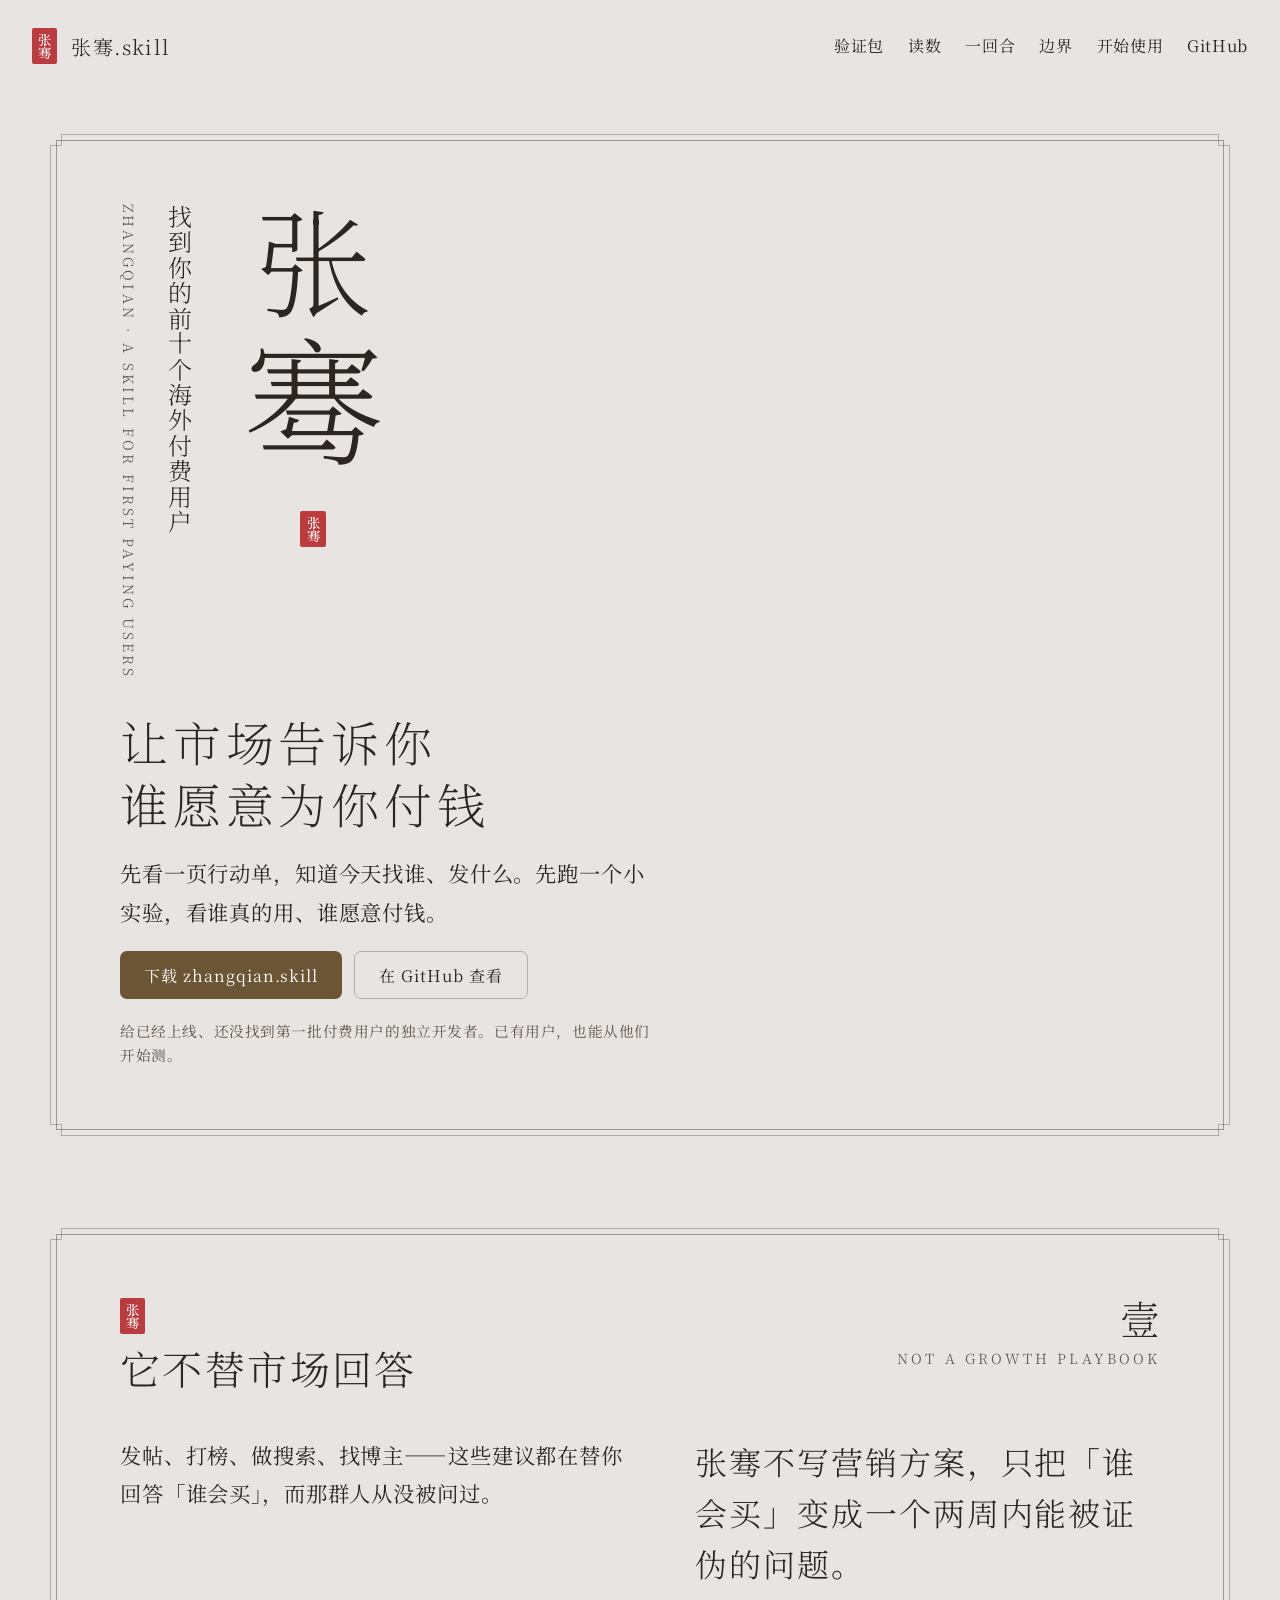
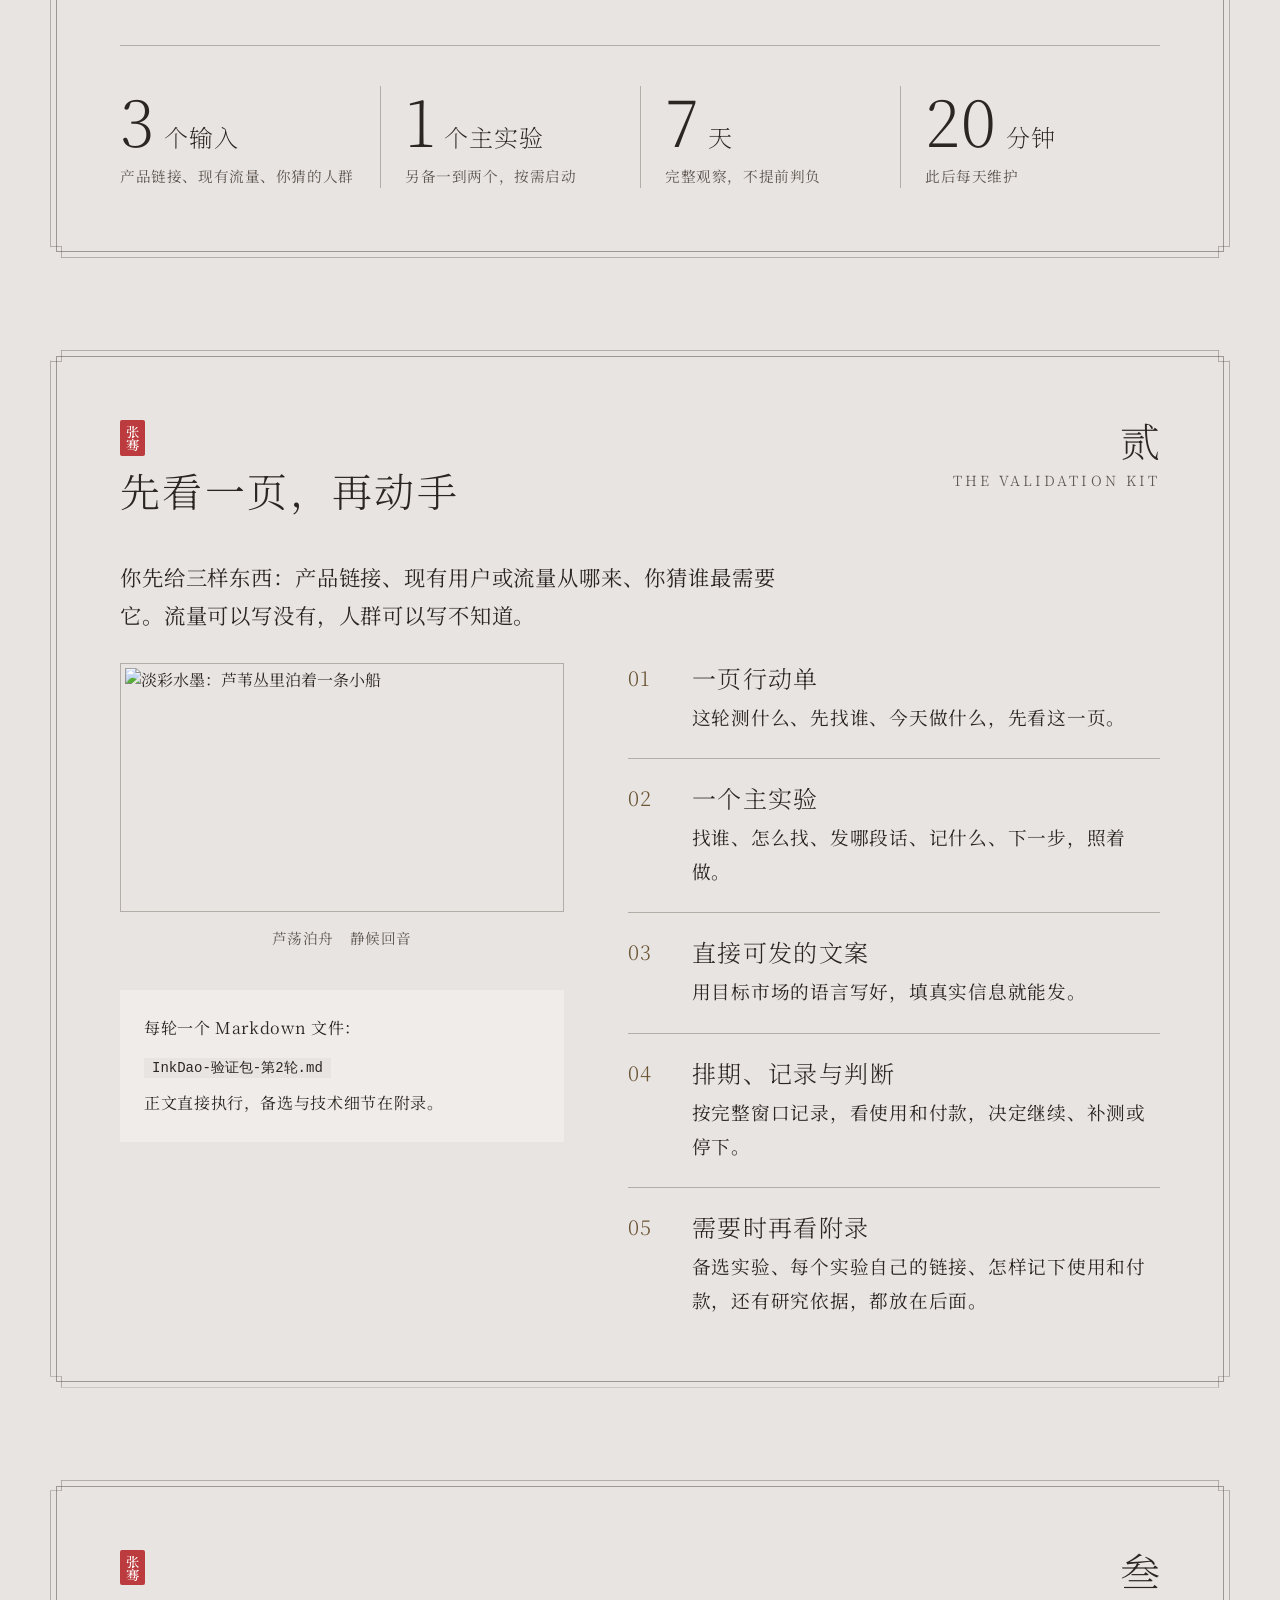
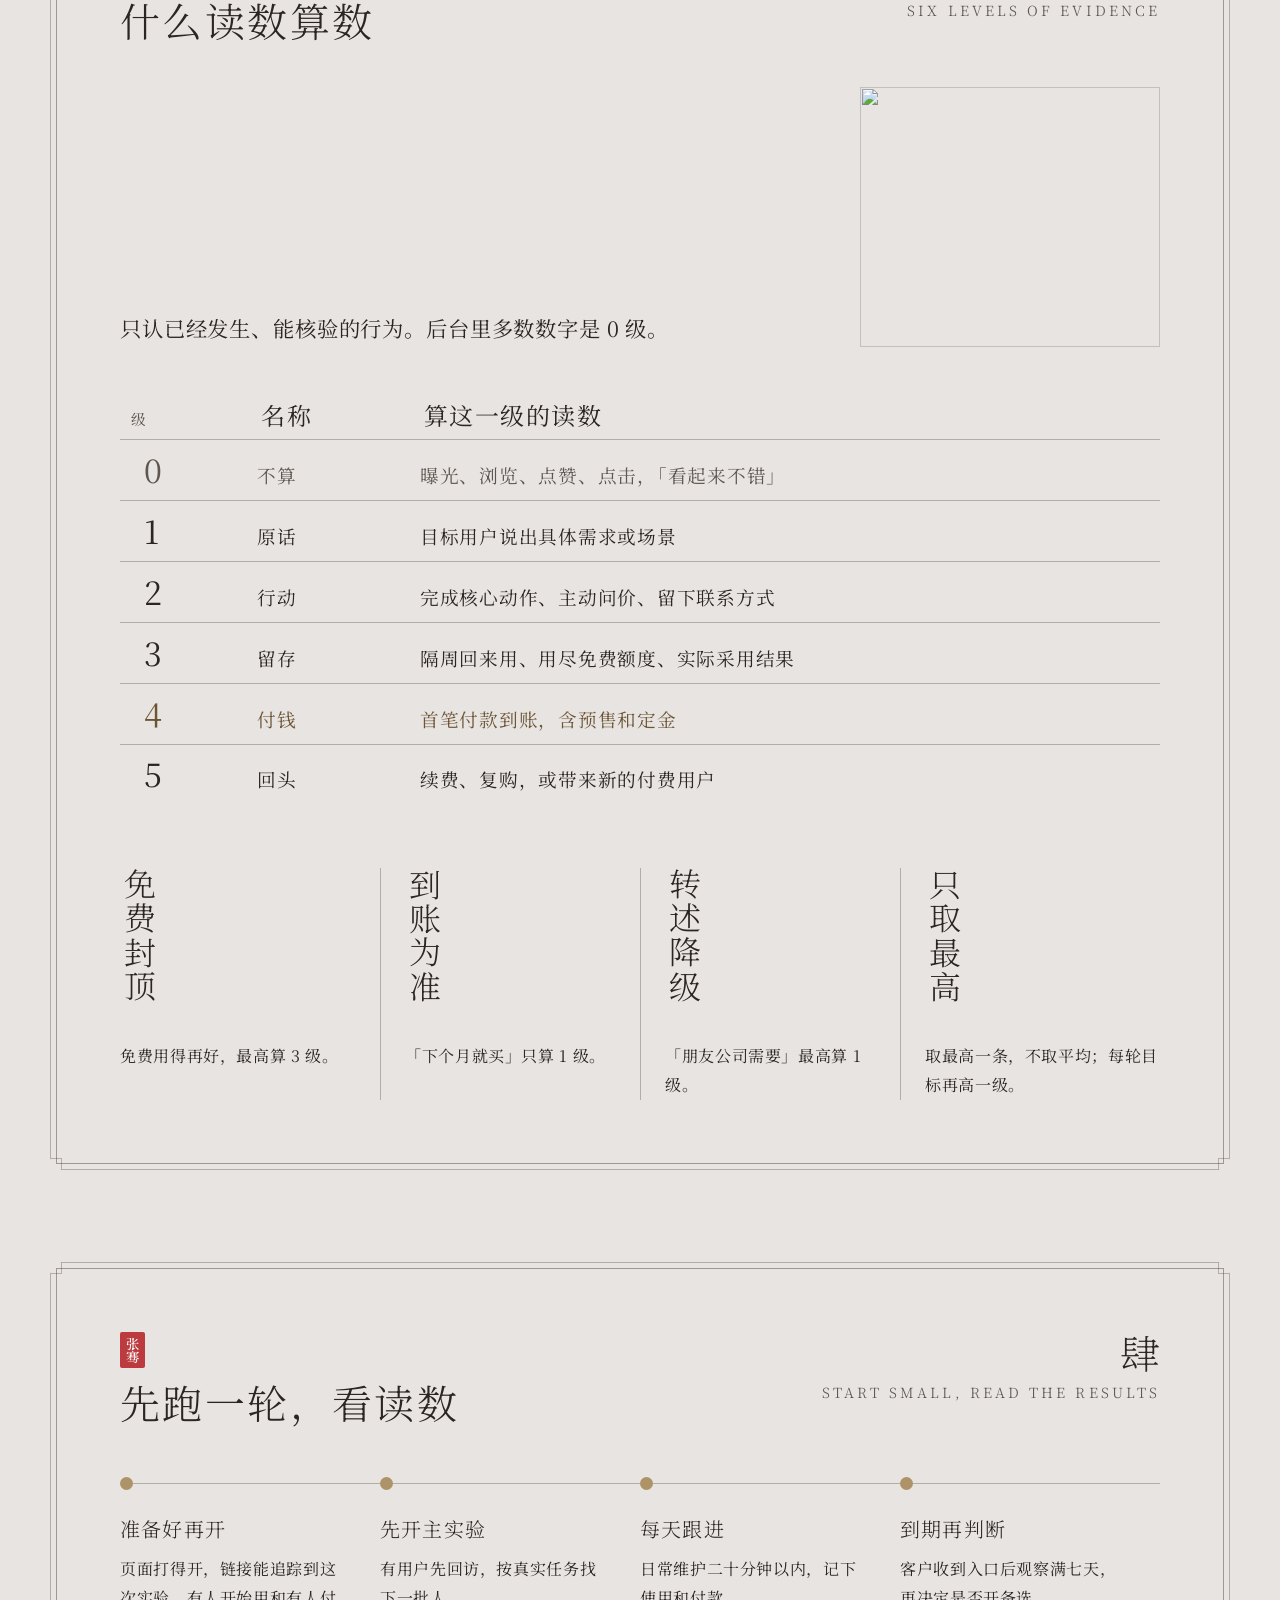
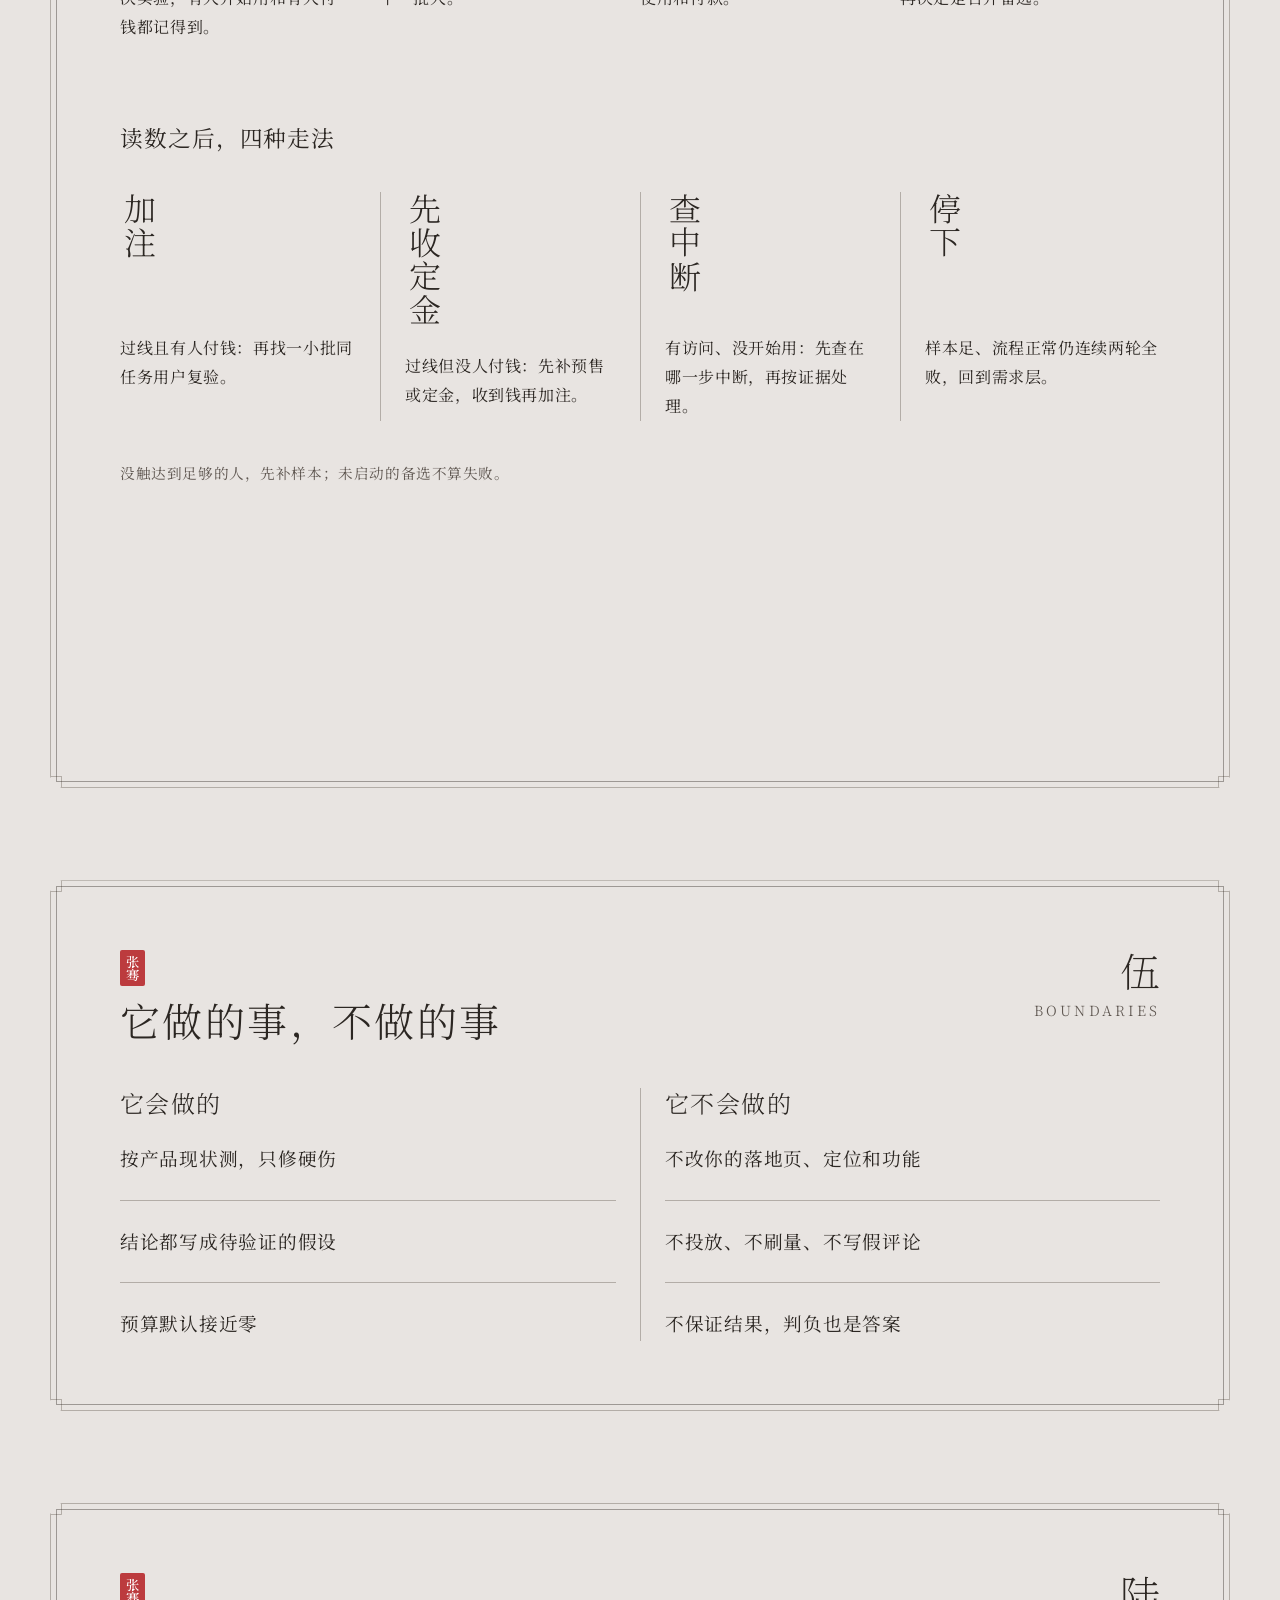
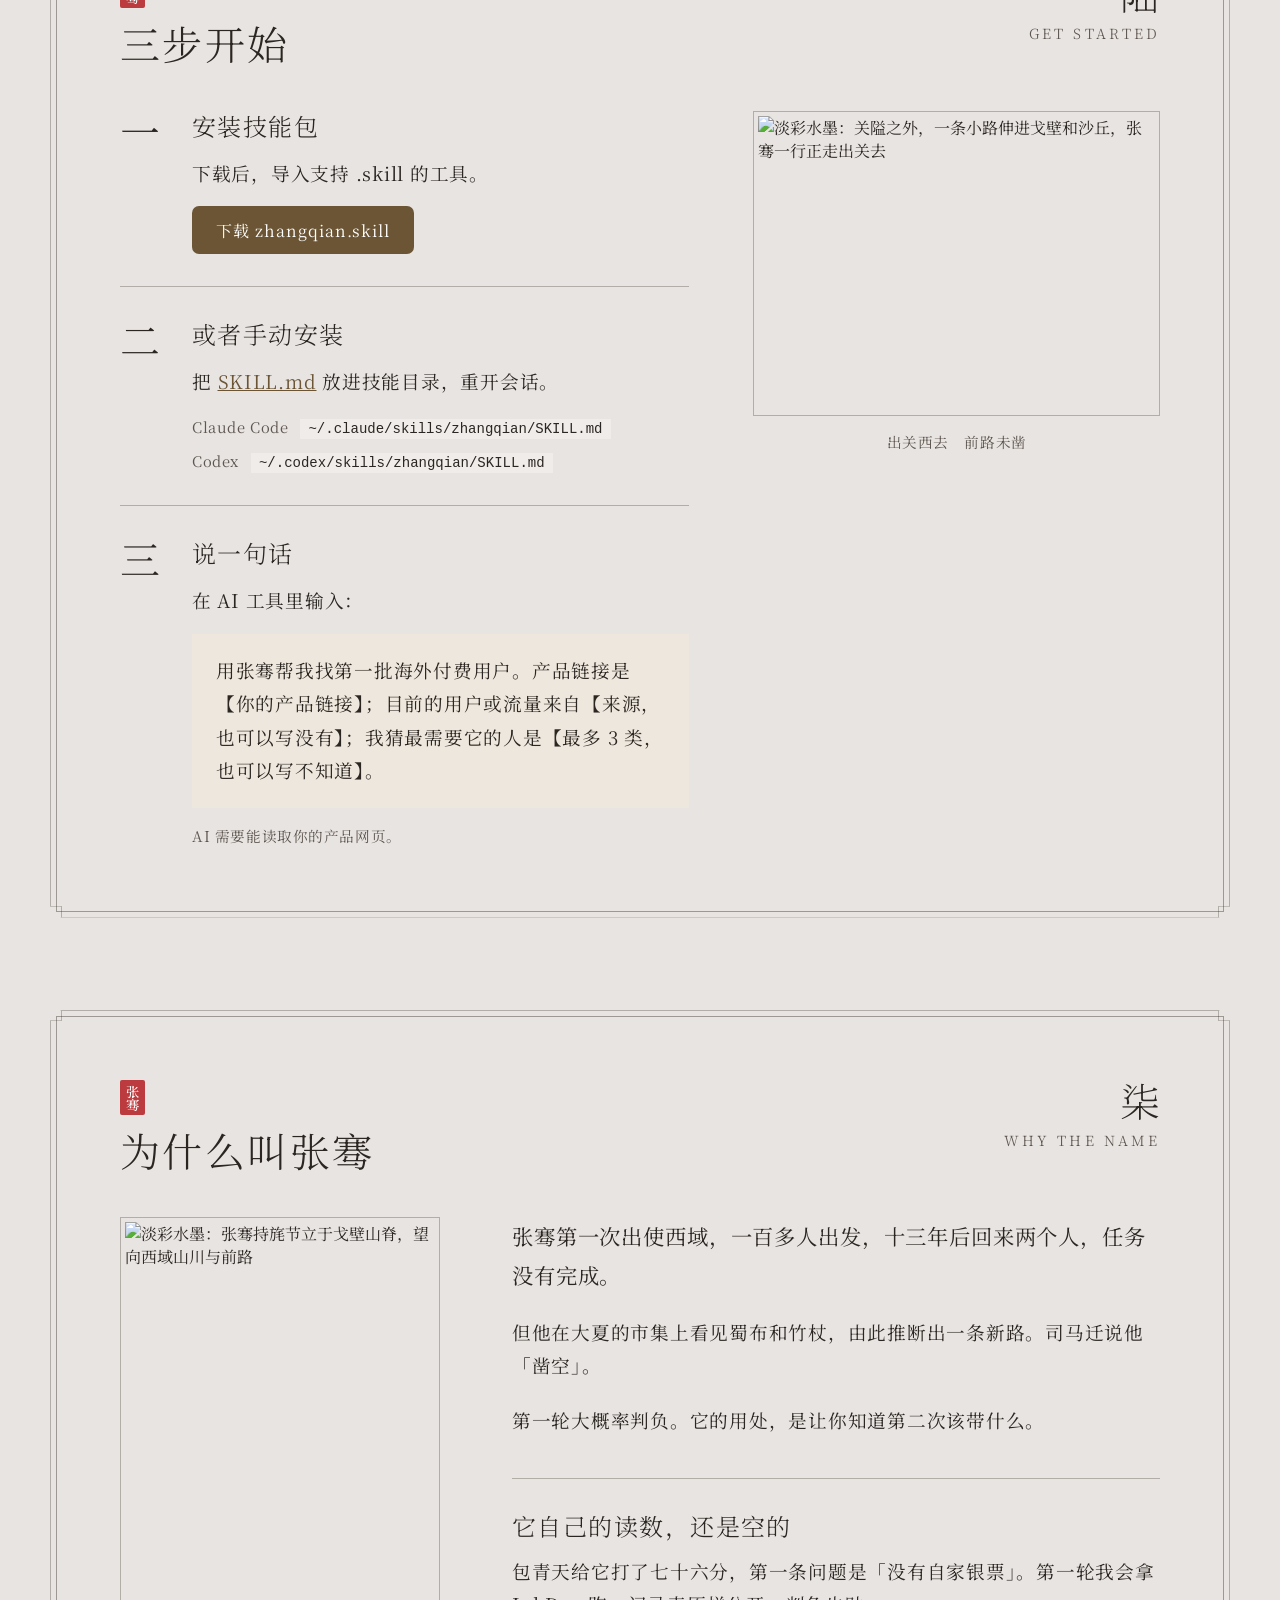
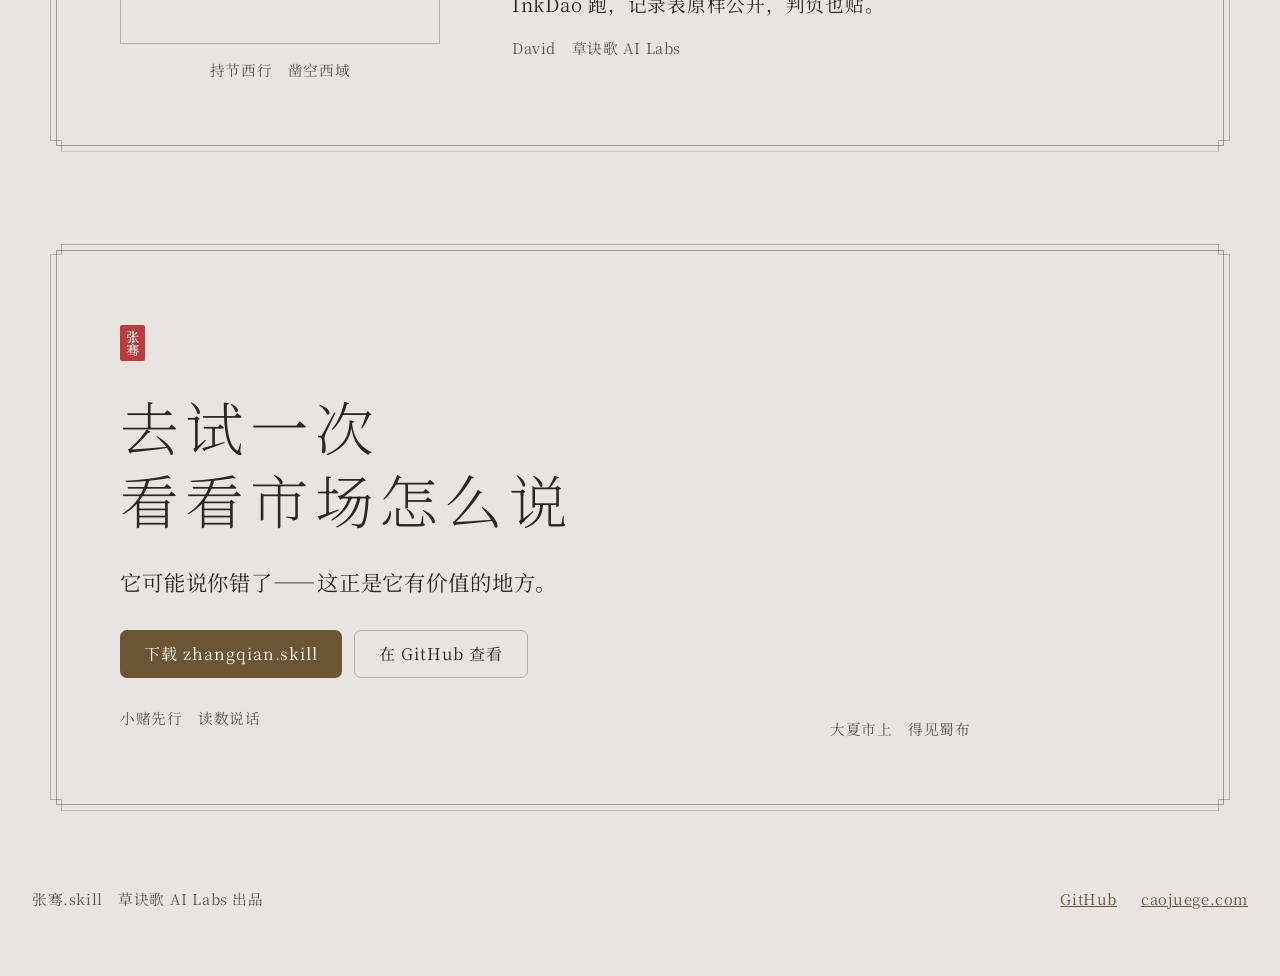
==== output/landing.html @ e5be55d7 "Add a Chinese-market Yanfu translation of the landing page. Keep the original paper, type, and claim" ====
<!doctype html>
<html lang="zh-CN">
<head>
<meta charset="utf-8">
<meta name="viewport" content="width=device-width, initial-scale=1">
<title>张骞.skill：让市场告诉你，谁愿意为你付钱</title>
<meta name="description" content="为已上线却还不知道谁愿意付钱的产品，设计低成本小实验。张骞.skill 先给一页行动单，先跑一个主实验，备选与技术说明按需查阅。">
<meta name="theme-color" content="#e8e4e1">
<link rel="icon" href="data:image/svg+xml,%3Csvg xmlns='http://www.w3.org/2000/svg' viewBox='0 0 64 64'%3E%3Crect x='4' y='4' width='56' height='56' rx='3' fill='%23bc3b3e'/%3E%3Ctext x='32' y='44' text-anchor='middle' font-size='38' font-family='serif' fill='white'%3E张%3C/text%3E%3C/svg%3E">
<link rel="preconnect" href="https://fonts.googleapis.com">
<link rel="preconnect" href="https://fonts.gstatic.com" crossorigin>
<link href="https://fonts.googleapis.com/css2?family=Noto+Serif+SC:wght@200;300;400;500&amp;display=swap" rel="stylesheet">
<link rel="stylesheet" href="./components.css">
<link rel="stylesheet" href="./styles.css">
<link rel="stylesheet" href="./landing.css">
</head>
<body>
<div class="page">

<header class="topbar">
<a class="brand" href="#top"><span class="sm-seal seal-label">张骞</span><span class="heading-4">张骞.skill</span></a>
<nav aria-label="页面导航">
<ul class="nav body-sm">
<li><a href="#kit">验证包</a></li>
<li><a href="#readout">读数</a></li>
<li><a href="#round">一回合</a></li>
<li><a href="#bounds">边界</a></li>
<li><a href="#start">开始使用</a></li>
<li><a href="https://github.com/ShaohuaDavidLee/zhangqian">GitHub</a></li>
</ul>
</nav>
</header>

<section class="sheet sm-block sm-frame" id="top" aria-label="张骞.skill">
<div class="hero-top">
<div class="hero-left">
<div class="hero-cluster">
<p class="eyebrow sm-latin sm-tate">Zhangqian · A skill for first paying users</p>
<p class="heading-3 sm-tate">找到你的前十个海外付费用户</p>
<div class="hero-name">
<p class="display-xl sm-tate">张<span class="swell">骞</span></p>
<span class="sm-seal seal-label">张骞</span>
</div>
</div>
<div class="hero-lead">
<h1 class="display-md">让市场告诉你<br>谁愿意为你付钱</h1>
<p class="body-lg">先看一页行动单，知道今天找谁、发什么。先跑一个小实验，看谁真的用、谁愿意付钱。</p>
<div class="cta-row">
<a class="btn btn-primary" href="https://github.com/ShaohuaDavidLee/zhangqian/raw/refs/heads/main/zhangqian.skill">下载 zhangqian.skill</a>
<a class="btn btn-ghost" href="https://github.com/ShaohuaDavidLee/zhangqian">在 GitHub 查看</a>
</div>
<p class="caption sm-muted">给已经上线、还没找到第一批付费用户的独立开发者。已有用户，也能从他们开始测。</p>
</div>
</div>
<img width="1448" height="1086" fetchpriority="high" decoding="async" class="sm-vignette hero-art" srcset="https://zhangqian.caojuege.com/assets/hero-480-e9946e4633.webp 480w, https://zhangqian.caojuege.com/assets/hero-960-de03d65d36.webp 960w, https://zhangqian.caojuege.com/assets/hero-1448-e4556adeb8.webp 1448w" sizes="(max-width: 860px) calc(100vw - 76px), 540px" src="https://zhangqian.caojuege.com/assets/hero-960-de03d65d36.webp" alt="淡彩：张骞持节走在前面，随从牵着马和骆驼跟在后面">
</div>
</section>

<section class="sheet sm-block sm-frame" id="why-not" aria-labelledby="h-why-not">
<div class="sheet-head">
<div class="sm-title"><span class="sm-seal seal-label">张骞</span><h2 class="heading-1" id="h-why-not">它不替市场回答</h2></div>
<div class="sheet-num"><span class="num" aria-hidden="true">壹</span><p class="eyebrow sm-latin">Not a growth playbook</p></div>
</div>
<div class="two-col">
<div class="prose">
<p class="body-lg">发帖、打榜、做搜索、找博主——这些建议都在替你回答「谁会买」，而那群人从没被问过。</p>
</div>
<p class="heading-2 statement">张骞不写营销方案，只把「谁会买」变成一个两周内能被证伪的问题。</p>
</div>
<div class="stats sm-ledger">
<div class="stat"><p class="stat-figure"><span class="stat-num">3</span><span class="stat-unit">个输入</span></p><p class="caption sm-muted">产品链接、现有流量、你猜的人群</p></div>
<div class="stat"><p class="stat-figure"><span class="stat-num">1</span><span class="stat-unit">个主实验</span></p><p class="caption sm-muted">另备一到两个，按需启动</p></div>
<div class="stat"><p class="stat-figure"><span class="stat-num">7</span><span class="stat-unit">天</span></p><p class="caption sm-muted">完整观察，不提前判负</p></div>
<div class="stat"><p class="stat-figure"><span class="stat-num">20</span><span class="stat-unit">分钟</span></p><p class="caption sm-muted">此后每天维护</p></div>
</div>
</section>

<section class="sheet sm-block sm-frame" id="kit" aria-labelledby="h-kit">
<div class="sheet-head">
<div class="sm-title"><span class="sm-seal seal-label">张骞</span><h2 class="heading-1" id="h-kit">先看一页，再动手</h2></div>
<div class="sheet-num"><span class="num" aria-hidden="true">贰</span><p class="eyebrow sm-latin">The validation kit</p></div>
</div>
<p class="body-lg kit-lead">你先给三样东西：产品链接、现有用户或流量从哪来、你猜谁最需要它。流量可以写没有，人群可以写不知道。</p>
<div class="kit">
<div class="kit-left">
<figure class="sm-plate"><img loading="lazy" decoding="async" class="sm-plate__img wide-img" srcset="https://zhangqian.caojuege.com/assets/boat-480-9c7f5a9656.webp 480w, https://zhangqian.caojuege.com/assets/boat-960-334d620376.webp 960w, https://zhangqian.caojuege.com/assets/boat-1440-71ba9a5fff.webp 1440w" sizes="(max-width: 860px) calc(100vw - 76px), 480px" src="https://zhangqian.caojuege.com/assets/boat-960-334d620376.webp" alt="淡彩水墨：芦苇丛里泊着一条小船"><figcaption class="caption">芦荡泊舟　静候回音</figcaption></figure>
<div class="file-note">
<p class="body-sm">每轮一个 Markdown 文件：</p>
<p><code>InkDao-验证包-第2轮.md</code></p>
<p class="body-sm">正文直接执行，备选与技术细节在附录。</p>
</div>
</div>
<ol class="sm-list plain">
<li><div class="kit-item"><span class="kit-no sm-marker">01</span><div class="kit-text"><h3 class="heading-3">一页行动单</h3><p class="body">这轮测什么、先找谁、今天做什么，先看这一页。</p></div></div></li>
<li><div class="kit-item"><span class="kit-no sm-marker">02</span><div class="kit-text"><h3 class="heading-3">一个主实验</h3><p class="body">找谁、怎么找、发哪段话、记什么、下一步，照着做。</p></div></div></li>
<li><div class="kit-item"><span class="kit-no sm-marker">03</span><div class="kit-text"><h3 class="heading-3">直接可发的文案</h3><p class="body">用目标市场的语言写好，填真实信息就能发。</p></div></div></li>
<li><div class="kit-item"><span class="kit-no sm-marker">04</span><div class="kit-text"><h3 class="heading-3">排期、记录与判断</h3><p class="body">按完整窗口记录，看使用和付款，决定继续、补测或停下。</p></div></div></li>
<li><div class="kit-item"><span class="kit-no sm-marker">05</span><div class="kit-text"><h3 class="heading-3">需要时再看附录</h3><p class="body">备选实验、每个实验自己的链接、怎样记下使用和付款，还有研究依据，都放在后面。</p></div></div></li>
</ol>
</div>
</section>

<section class="sheet sm-block sm-frame" id="readout" aria-labelledby="h-readout">
<div class="sheet-head">
<div class="sm-title"><span class="sm-seal seal-label">张骞</span><h2 class="heading-1" id="h-readout">什么读数算数</h2></div>
<div class="sheet-num"><span class="num" aria-hidden="true">叁</span><p class="eyebrow sm-latin">Six levels of evidence</p></div>
</div>
<div class="readout-head">
<p class="body-lg" style="max-width: 640px">只认已经发生、能核验的行为。后台里多数数字是 0 级。</p>
<img loading="lazy" decoding="async" class="sm-vignette reeds" src="https://zhangqian.caojuege.com/assets/reeds-600-7c4a5cb501.webp" alt="" aria-hidden="true">
</div>
<div class="table-box">
<table class="sm-table">
<thead>
<tr><th class="caption" scope="col">级</th><th class="heading-3" scope="col">名称</th><th class="heading-3" scope="col">算这一级的读数</th></tr>
</thead>
<tbody>
<tr><td class="lv sm-muted">0</td><td class="body sm-muted">不算</td><td class="body sm-muted">曝光、浏览、点赞、点击，「看起来不错」</td></tr>
<tr><td class="lv">1</td><td class="body">原话</td><td class="body">目标用户说出具体需求或场景</td></tr>
<tr><td class="lv">2</td><td class="body">行动</td><td class="body">完成核心动作、主动问价、留下联系方式</td></tr>
<tr><td class="lv">3</td><td class="body">留存</td><td class="body">隔周回来用、用尽免费额度、实际采用结果</td></tr>
<tr><td class="lv sm-accent">4</td><td class="body sm-accent">付钱</td><td class="body sm-accent">首笔付款到账，含预售和定金</td></tr>
<tr><td class="lv">5</td><td class="body">回头</td><td class="body">续费、复购，或带来新的付费用户</td></tr>
</tbody>
</table>
</div>
<div class="rules sm-ledger">
<div class="ledger-col"><h3 class="heading-2 sm-tate sm-tate-start ledger-v">免费封顶</h3><p class="body-sm">免费用得再好，最高算 3 级。</p></div>
<div class="ledger-col"><h3 class="heading-2 sm-tate sm-tate-start ledger-v">到账为准</h3><p class="body-sm">「下个月就买」只算 1 级。</p></div>
<div class="ledger-col"><h3 class="heading-2 sm-tate sm-tate-start ledger-v">转述降级</h3><p class="body-sm">「朋友公司需要」最高算 1 级。</p></div>
<div class="ledger-col"><h3 class="heading-2 sm-tate sm-tate-start ledger-v">只取最高</h3><p class="body-sm">取最高一条，不取平均；每轮目标再高一级。</p></div>
</div>
</section>

<section class="sheet sm-block sm-frame" id="round" aria-labelledby="h-round">
<div class="sheet-head">
<div class="sm-title"><span class="sm-seal seal-label">张骞</span><h2 class="heading-1" id="h-round">先跑一轮，看读数</h2></div>
<div class="sheet-num"><span class="num" aria-hidden="true">肆</span><p class="eyebrow sm-latin">Start small, read the results</p></div>
</div>
<ol class="track plain">
<li class="track-step"><h3 class="heading-4">准备好再开</h3><p class="body-sm">页面打得开，链接能追踪到这次实验，有人开始用和有人付钱都记得到。</p></li>
<li class="track-step"><h3 class="heading-4">先开主实验</h3><p class="body-sm">有用户先回访，按真实任务找下一批人。</p></li>
<li class="track-step"><h3 class="heading-4">每天跟进</h3><p class="body-sm">日常维护二十分钟以内，记下使用和付款。</p></li>
<li class="track-step"><h3 class="heading-4">到期再判断</h3><p class="body-sm">客户收到入口后观察满七天，再决定是否开备选。</p></li>
</ol>
<div class="moves">
<p class="subheading">读数之后，四种走法</p>
<div class="sm-ledger">
<div class="ledger-col"><h3 class="heading-2 sm-tate sm-tate-start ledger-v short">加注</h3><p class="body-sm">过线且有人付钱：再找一小批同任务用户复验。</p></div>
<div class="ledger-col"><h3 class="heading-2 sm-tate sm-tate-start ledger-v short">先收定金</h3><p class="body-sm">过线但没人付钱：先补预售或定金，收到钱再加注。</p></div>
<div class="ledger-col"><h3 class="heading-2 sm-tate sm-tate-start ledger-v short">查中断</h3><p class="body-sm">有访问、没开始用：先查在哪一步中断，再按证据处理。</p></div>
<div class="ledger-col"><h3 class="heading-2 sm-tate sm-tate-start ledger-v short">停下</h3><p class="body-sm">样本足、流程正常仍连续两轮全败，回到需求层。</p></div>
</div>
<p class="caption sm-muted">没触达到足够的人，先补样本；未启动的备选不算失败。</p>
</div>
<img loading="lazy" decoding="async" class="foot-ornament" srcset="https://zhangqian.caojuege.com/assets/ornament-480-486547d14e.webp 480w, https://zhangqian.caojuege.com/assets/ornament-800-1af7bc9769.webp 800w, https://zhangqian.caojuege.com/assets/ornament-1240-efc60388f2.webp 1240w" sizes="(max-width: 860px) calc(90vw - 68px), 620px" src="https://zhangqian.caojuege.com/assets/ornament-800-1af7bc9769.webp" alt="" aria-hidden="true">
</section>

<section class="sheet sm-block sm-frame" id="bounds" aria-labelledby="h-bounds">
<div class="sheet-head">
<div class="sm-title"><span class="sm-seal seal-label">张骞</span><h2 class="heading-1" id="h-bounds">它做的事，不做的事</h2></div>
<div class="sheet-num"><span class="num" aria-hidden="true">伍</span><p class="eyebrow sm-latin">Boundaries</p></div>
</div>
<div class="bounds sm-ledger">
<div class="bounds-col">
<h3 class="heading-3">它会做的</h3>
<ul class="sm-list plain">
<li><p class="body">按产品现状测，只修硬伤</p></li>
<li><p class="body">结论都写成待验证的假设</p></li>
<li><p class="body">预算默认接近零</p></li>
</ul>
</div>
<div class="bounds-col">
<h3 class="heading-3">它不会做的</h3>
<ul class="sm-list plain">
<li><p class="body">不改你的落地页、定位和功能</p></li>
<li><p class="body">不投放、不刷量、不写假评论</p></li>
<li><p class="body">不保证结果，判负也是答案</p></li>
</ul>
</div>
</div>
</section>

<section class="sheet sm-block sm-frame" id="start" aria-labelledby="h-start">
<div class="sheet-head">
<div class="sm-title"><span class="sm-seal seal-label">张骞</span><h2 class="heading-1" id="h-start">三步开始</h2></div>
<div class="sheet-num"><span class="num" aria-hidden="true">陆</span><p class="eyebrow sm-latin">Get started</p></div>
</div>
<div class="start">
<ol class="steps">
<li class="step"><span class="num" aria-hidden="true">一</span><div class="step-body"><h3 class="heading-3">安装技能包</h3><p class="body">下载后，导入支持 .skill 的工具。</p><a class="btn btn-primary" href="https://github.com/ShaohuaDavidLee/zhangqian/raw/refs/heads/main/zhangqian.skill">下载 zhangqian.skill</a></div></li>
<li class="step"><span class="num" aria-hidden="true">二</span><div class="step-body"><h3 class="heading-3">或者手动安装</h3><p class="body">把 <a href="https://github.com/ShaohuaDavidLee/zhangqian/blob/main/SKILL.md">SKILL.md</a> 放进技能目录，重开会话。</p><ul class="paths"><li><span class="caption sm-muted">Claude Code</span><code>~/.claude/skills/zhangqian/SKILL.md</code></li><li><span class="caption sm-muted">Codex</span><code>~/.codex/skills/zhangqian/SKILL.md</code></li></ul></div></li>
<li class="step"><span class="num" aria-hidden="true">三</span><div class="step-body"><h3 class="heading-3">说一句话</h3><p class="body">在 AI 工具里输入：</p><blockquote class="callout"><p class="body">用张骞帮我找第一批海外付费用户。产品链接是【你的产品链接】；目前的用户或流量来自【来源，也可以写没有】；我猜最需要它的人是【最多 3 类，也可以写不知道】。</p></blockquote><p class="caption sm-muted">AI 需要能读取你的产品网页。</p></div></li>
</ol>
<figure class="sm-plate"><img loading="lazy" decoding="async" class="sm-plate__img" style="aspect-ratio: 4/3" srcset="https://zhangqian.caojuege.com/assets/journey-480-9bdb448f66.webp 480w, https://zhangqian.caojuege.com/assets/journey-960-b4729a4202.webp 960w, https://zhangqian.caojuege.com/assets/journey-1448-32de220412.webp 1448w" sizes="(max-width: 860px) calc(100vw - 76px), 480px" src="https://zhangqian.caojuege.com/assets/journey-960-b4729a4202.webp" alt="淡彩水墨：关隘之外，一条小路伸进戈壁和沙丘，张骞一行正走出关去"><figcaption class="caption">出关西去　前路未凿</figcaption></figure>
</div>
</section>

<section class="sheet sm-block sm-frame" id="name" aria-labelledby="h-name">
<div class="sheet-head">
<div class="sm-title"><span class="sm-seal seal-label">张骞</span><h2 class="heading-1" id="h-name">为什么叫张骞</h2></div>
<div class="sheet-num"><span class="num" aria-hidden="true">柒</span><p class="eyebrow sm-latin">Why the name</p></div>
</div>
<div class="why">
<div class="strip-wrap"><figure class="sm-plate"><img loading="lazy" decoding="async" class="sm-plate__img strip" srcset="https://zhangqian.caojuege.com/assets/envoy-320-4ebae705f8.webp 320w, https://zhangqian.caojuege.com/assets/envoy-640-c892847966.webp 640w, https://zhangqian.caojuege.com/assets/envoy-960-9922ab29b0.webp 960w" sizes="(max-width: 860px) 300px, 320px" src="https://zhangqian.caojuege.com/assets/envoy-960-9922ab29b0.webp" alt="淡彩水墨：张骞持旄节立于戈壁山脊，望向西域山川与前路"><figcaption class="caption">持节西行　凿空西域</figcaption></figure></div>
<div>
<div class="prose">
<p class="body-lg">张骞第一次出使西域，一百多人出发，十三年后回来两个人，任务没有完成。</p>
<p class="body">但他在大夏的市集上看见蜀布和竹杖，由此推断出一条新路。司马迁说他「凿空」。</p>
<p class="body">第一轮大概率判负。它的用处，是让你知道第二次该带什么。</p>
</div>
<div class="self-note">
<h3 class="heading-3">它自己的读数，还是空的</h3>
<p class="body">包青天给它打了七十六分，第一条问题是「没有自家银票」。第一轮我会拿 InkDao 跑，记录表原样公开，判负也贴。</p>
<p class="caption sm-muted">David　草诀歌 AI Labs</p>
</div>
</div>
</div>
</section>

<section class="sheet sm-block sm-frame" id="end" aria-labelledby="h-end">
<div class="closing">
<div class="closing-copy">
<span class="sm-seal seal-label">张骞</span>
<h2 class="display-md" id="h-end">去试一次<br>看看市场怎么说</h2>
<p class="body-lg">它可能说你错了——这正是它有价值的地方。</p>
<div class="cta-row">
<a class="btn btn-primary" href="https://github.com/ShaohuaDavidLee/zhangqian/raw/refs/heads/main/zhangqian.skill">下载 zhangqian.skill</a>
<a class="btn btn-ghost" href="https://github.com/ShaohuaDavidLee/zhangqian">在 GitHub 查看</a>
</div>
<p class="caption sm-muted">小赌先行　读数说话</p>
</div>
<figure style="display: flex; flex-direction: column; gap: 14px"><img loading="lazy" decoding="async" class="sm-vignette closing-art" srcset="https://zhangqian.caojuege.com/assets/market-480-7733fa9f40.webp 480w, https://zhangqian.caojuege.com/assets/market-960-52a7b176de.webp 960w, https://zhangqian.caojuege.com/assets/market-1448-96a40d54ae.webp 1448w" sizes="(max-width: 860px) calc(100vw - 76px), 520px" src="https://zhangqian.caojuege.com/assets/market-960-52a7b176de.webp" alt="淡彩水墨：大夏的市集上，张骞俯身看商人摊开的布匹，摊边立着一排竹杖"><figcaption class="caption sm-muted" style="text-align: center">大夏市上　得见蜀布</figcaption></figure>
</div>
</section>

<footer class="foot">
<p class="caption sm-muted">张骞.skill　草诀歌 AI Labs 出品</p>
<ul class="foot-links caption">
<li><a href="https://github.com/ShaohuaDavidLee/zhangqian">GitHub</a></li>
<li><a href="https://caojuege.com">caojuege.com</a></li>
</ul>
</footer>

</div>
</body>
</html>
---- output/components.css ----
/* 彩色水墨亭 — 立轴式版面的处理样式。
 * 每一笔颜色、每一个尺寸都读 token；字号、字重、行高来自 tokens 里的文字样式类
 * （.heading-1、.body、.caption…），这里只写「处理」。 */

body {
  margin: 0;
  background: var(--card);
  color: var(--body);
  font-family: var(--font-serif);
  -webkit-font-smoothing: antialiased;
}

/* ── 页：一张 1280×720 的纸。缩放时缩整张画布，不改里面的数。 ── */
.sm-slide {
  position: relative;
  box-sizing: border-box;
  width: 1280px;
  height: 720px;
  padding: var(--card-padding);
  background: var(--card);
  color: var(--body);
  font-family: var(--font-serif);
  overflow: hidden;
}
.sm-slide h1, .sm-slide h2, .sm-slide h3, .sm-slide h4, .sm-slide p,
.sm-block h1, .sm-block h2, .sm-block h3, .sm-block h4, .sm-block p { margin: 0; }
.sm-slide p, .sm-block p { line-break: strict; }

/* 不带界框的局部：只取纸色与内边距。 */
.sm-block {
  box-sizing: border-box;
  padding: var(--card-padding);
  background: var(--card);
  color: var(--body);
  font-family: var(--font-serif);
}

/* ── 一 · 双线界框：外线是 neutral-border 的发丝线，四角切成小台阶；内线是压淡的 ink。 ── */
.sm-frame::before,
.sm-frame::after {
  content: "";
  position: absolute;
  z-index: 1;
  pointer-events: none;
}
/* 外线：在内线之外 frame-gap 处，四角各切掉一个 frame-notch 见方的角，再用八段小台阶补上缺口。 */
.sm-frame::before {
  --l: linear-gradient(var(--neutral-border), var(--neutral-border));
  --step: calc(var(--frame-notch) + var(--hairline));
  inset: calc(var(--frame-inset) - var(--frame-gap));
  border: var(--hairline) solid var(--neutral-border);
  clip-path: polygon(
    var(--frame-notch) 0, calc(100% - var(--frame-notch)) 0, calc(100% - var(--frame-notch)) var(--frame-notch),
    100% var(--frame-notch), 100% calc(100% - var(--frame-notch)), calc(100% - var(--frame-notch)) calc(100% - var(--frame-notch)),
    calc(100% - var(--frame-notch)) 100%, var(--frame-notch) 100%, var(--frame-notch) calc(100% - var(--frame-notch)),
    0 calc(100% - var(--frame-notch)), 0 var(--frame-notch), var(--frame-notch) var(--frame-notch)
  );
  background:
    var(--l) left 0 top var(--frame-notch) / var(--step) var(--hairline) no-repeat border-box,
    var(--l) left var(--frame-notch) top 0 / var(--hairline) var(--step) no-repeat border-box,
    var(--l) right 0 top var(--frame-notch) / var(--step) var(--hairline) no-repeat border-box,
    var(--l) right var(--frame-notch) top 0 / var(--hairline) var(--step) no-repeat border-box,
    var(--l) left 0 bottom var(--frame-notch) / var(--step) var(--hairline) no-repeat border-box,
    var(--l) left var(--frame-notch) bottom 0 / var(--hairline) var(--step) no-repeat border-box,
    var(--l) right 0 bottom var(--frame-notch) / var(--step) var(--hairline) no-repeat border-box,
    var(--l) right var(--frame-notch) bottom 0 / var(--hairline) var(--step) no-repeat border-box;
}
/* 内线：离页边 frame-inset 的一圈完整的线。 */
.sm-frame::after {
  inset: var(--frame-inset);
  border: var(--hairline) solid var(--ink);
  opacity: var(--frame-inner-opacity);
}

/* ── 二 · 朱印：一枚小方印，seal 色只在这里出现。 ── */
.sm-seal {
  display: inline-block;
  writing-mode: vertical-rl;
  padding-inline: var(--seal-pad-inline);
  padding-block: var(--seal-pad-block);
  border-radius: var(--radius-seal);
  background: var(--seal);
  color: var(--on-seal);
  white-space: nowrap;
}
/* 朱印＋横排标题：印在上，题在下，贴在一起读作一个单元。 */
.sm-title { display: flex; flex-direction: column; align-items: flex-start; gap: var(--hug-gap); }

/* 时间轴的轨：一条发丝线穿过每一步的印。 */
.sm-seal-track {
  display: flex;
  justify-content: center;
  background: linear-gradient(var(--neutral-border), var(--neutral-border)) center / 100% var(--hairline) no-repeat;
}
.sm-timeline { display: grid; grid-auto-flow: column; grid-auto-columns: 1fr; }
.sm-timeline__step { display: flex; flex-direction: column; align-items: stretch; gap: var(--cell-block-gap); text-align: center; }

/* ── 三 · 竖排题：宋体竖排，汉字直立。 ── */
.sm-tate {
  writing-mode: vertical-rl;
  text-orientation: mixed;
  letter-spacing: 0.1em;
  line-height: 1.08;
}
/* 竖排大题要留出放大那个字的行宽。 */
.sm-tate.display-xl, .sm-tate.display-lg, .sm-tate.display-md { line-height: 1.3; }
/* 单列竖排，从格子的左缘挂下来（列首压在左对齐的释文上方）。 */
.sm-tate-start { writing-mode: vertical-lr; }

/* 疏排的英文眉题：全大写，字重 300。 */
.sm-latin {
  text-transform: uppercase;
  letter-spacing: 0.22em;
  font-weight: 300;
  color: var(--body-muted);
}

/* ── 四 · 挂轴签：窄框、内线，顶上一根绳一个环。 ── */
.sm-tab {
  position: relative;
  box-sizing: border-box;
  display: flex;
  flex-direction: column;
  align-items: center;
  gap: var(--cell-block-gap);
  min-width: var(--tab-min-width);
  padding: var(--tab-pad-block) var(--tab-pad-inline);
  border: var(--hairline) solid var(--neutral-border);
  border-radius: var(--radius-none);
  box-shadow: var(--tab-keyline);
}
.sm-tab::before {
  content: "";
  position: absolute;
  left: calc(50% - var(--hairline) / 2);
  top: calc(-1 * var(--tab-cord));
  width: var(--hairline);
  height: var(--tab-cord);
  background: var(--neutral-border);
}
.sm-tab::after {
  content: "";
  position: absolute;
  left: calc(50% - var(--tab-ring) / 2);
  top: calc(-1 * (var(--tab-cord) + var(--tab-ring)));
  width: var(--tab-ring);
  height: var(--tab-ring);
  border: var(--hairline) solid var(--neutral-border);
  border-radius: var(--radius-round);
  box-sizing: border-box;
}
.sm-tab .sm-tate { width: fit-content; margin-inline: auto; }
.sm-tab__rule {
  flex: none;
  width: 33%;
  height: var(--divider-thickness);
  margin: 0;
  border: 0;
  border-radius: calc(var(--divider-thickness) / 2);
  background: var(--neutral-border);
}

/* ── 五 · 铜月：一个 bronze 色的圆。 ── */
.sm-moon {
  display: block;
  aspect-ratio: 1;
  border-radius: var(--radius-round);
  background: var(--bronze);
}

/* ── 六 · 条幅：画心裱成立轴——一圈窄衬纸，一条发丝边线。 ── */
.sm-plate { margin: 0; display: flex; flex-direction: column; gap: var(--cell-block-gap); }
.sm-plate__img {
  display: block;
  box-sizing: border-box;
  width: 100%;
  border: var(--hairline) solid var(--neutral-border);
  padding: var(--plate-mat);
  background-color: var(--card);
  object-fit: cover;
}
/* 还没有画的画心：衬纸之内铺 mist。 */
.sm-plate__img--empty {
  background: linear-gradient(var(--mist), var(--mist)) content-box, var(--card);
}
.sm-plate figcaption { text-align: center; color: var(--body-muted); }

/* ── 七 · 大写数目与数据大字的字形处理都在文字样式里（.numeral、.metric）。 ── */
.sm-metric { display: flex; flex-direction: column; align-items: center; gap: var(--hug-gap); text-align: center; }
.sm-metric .caption { color: var(--body-muted); }

/* ── 台账：表格、数据接缝、并列栏之间的发丝线。 ── */
.sm-ledger { display: grid; grid-auto-flow: column; grid-auto-columns: 1fr; }
.sm-ledger > * { padding-inline: calc(var(--grid-gap-lg) / 2); }
.sm-ledger > * + * { border-left: var(--hairline) solid var(--neutral-border); }
.sm-ledger > :first-child { padding-inline-start: 0; }
.sm-ledger > :last-child { padding-inline-end: 0; }

.sm-table { width: 100%; border-collapse: collapse; }
.sm-table th, .sm-table td {
  padding: var(--table-pad-block) var(--table-pad-inline);
  border-bottom: var(--hairline) solid var(--neutral-border);
  text-align: left;
  vertical-align: baseline;
  font-weight: inherit;
}
.sm-table tr:last-child td { border-bottom: 0; }
.sm-table th.caption { color: var(--body-muted); }
/* 要突出的那一列（通常是最新的一期）换成 accent。 */
.sm-table .sm-accent, .sm-accent { color: var(--accent); }

/* 条目清单：一行一个条目，条目之间一条横向发丝线。 */
.sm-list { display: flex; flex-direction: column; }
.sm-list > * { display: flex; flex-direction: column; gap: var(--cell-block-gap); padding-block: var(--cell-padding); }
.sm-list > * + * { border-top: var(--hairline) solid var(--neutral-border); }
.sm-list > :first-child { padding-block-start: 0; }
.sm-list > :last-child { padding-block-end: 0; }

/* ── 八 · 云纹：一朵淡淡的线描祥云，不压字。大画四边晕开，不加框。 ── */
.sm-cloud { display: block; object-fit: contain; opacity: var(--cloud-opacity); }
.sm-vignette { display: block; object-fit: cover; }

/* ── 位置图：线描的平面示意，水面铺 mist，位置用 bronze 的小环标出。 ── */
.sm-map { display: block; width: 100%; height: auto; overflow: visible; font-family: var(--font-serif); }
.sm-map__water { fill: var(--mist); fill-opacity: 0.7; stroke: var(--neutral-border); stroke-width: 1; }
.sm-map__isle { fill: color-mix(in srgb, var(--neutral-border) 22%, var(--card)); stroke: var(--neutral-border); stroke-width: 0.75; }
.sm-map__line { fill: none; stroke: var(--neutral-border); stroke-width: 1; }
.sm-map__shore { fill: var(--body-muted); font-size: 11px; letter-spacing: 0.2em; }
.sm-map__ring { fill: var(--card); stroke: var(--bronze); stroke-width: 2; }
.sm-map__site--on .sm-map__ring { fill: var(--bronze); }
.sm-map__name { fill: var(--body); font-size: 13px; letter-spacing: 0.08em; }
.sm-map__site:focus-visible { outline: none; }
.sm-map__site:focus-visible .sm-map__focus { stroke: var(--accent); stroke-width: 1.25; stroke-dasharray: 2 2; }
.sm-map__focus { fill: none; stroke: none; }

/* ── 版面的两个小规矩 ── */
.sm-measure { max-width: var(--measure); }
.sm-gap { margin-block-start: var(--section-gap); }
.sm-muted { color: var(--body-muted); }
.sm-marker { color: var(--accent); }

/* ── 图表：柱用 stone，高亮的柱用 bronze；线与面积用 accent。 ── */
.sm-chart { display: block; width: 100%; height: auto; overflow: visible; }
.sm-chart__bar { fill: var(--stone); }
.sm-chart__bar--hi { fill: var(--bronze); }
.sm-chart__line { fill: none; stroke: var(--accent); stroke-width: 2.25; stroke-linejoin: round; stroke-linecap: round; }
.sm-chart__area-stop { stop-color: var(--accent); }
.sm-chart__area { opacity: var(--area-fill-opacity); }
.sm-chart__grid { stroke: var(--line); stroke-width: var(--hairline); }
.sm-chart__label { fill: var(--body-muted); }
---- output/styles.css ----
:root{
--accent:#6B5535;--bronze:#AE9368;--stone:#C3BFBB;--ink:#2B2622;--mist:#DCD7D2;--seal:#BC3B3E;--card:#E8E4E1;--surface:#EFECE9;--neutral-background:#DBD7D4;--accent-muted:#EEE7DD;--shape-background:#DFD4CC;--neutral-border:#B3ADA7;--line:#C5BAB2;--card-border:#E5E0DF;--body:#2B2622;--heading:#2B2622;--body-muted:#5E5650;--on-accent:#FFFFFF;--on-seal:#FFFFFF;--accent-dim:#513B1B;--accent-light:#846E4E;--bronze-readable:#856D47;--stone-readable:#6C6660;--mist-readable:#736659;--link:#6B5535;--link-hover:#8D7046;
--font-serif:"Noto Serif SC","Songti SC",SimSun,serif;
--hairline:1px;--divider-thickness:2px;--frame-inset:32px;--frame-gap:6px;--frame-notch:10.67px;--card-padding:96px;--cell-padding:24px;--grid-gap-sm:16px;--grid-gap-md:32px;--grid-gap-lg:48px;--hug-gap:9.67px;--list-gap:6px;--cell-block-gap:14px;--subheading-gap-below:17px;--block-gap:21.33px;--heading-gap-below:23.67px;--heading-gap-above:40.67px;--section-gap:42.67px;--seal-pad-inline:4px;--seal-pad-block:5.33px;--plate-mat:4px;--tab-pad-inline:8px;--tab-pad-block:21.33px;--tab-min-width:72px;--tab-cord:18.67px;--tab-ring:8px;--table-pad-block:0.4em;--table-pad-inline:0.75em;--measure:440px;
--radius-none:0px;--radius-box:1px;--radius-seal:2px;--radius-button:7px;--radius-round:50%;
--focus-ring:0 0 0 3px #6B5535;--tab-keyline:inset 0 0 0 4px #E8E4E1, inset 0 0 0 5px #B3ADA7;
--frame-inner-opacity:0.4;--cloud-opacity:0.75;--shape-fill-opacity:0.5;--area-fill-opacity:0.15;
}
body{margin:0;background:#E8E4E1;color:#2B2622;font-family:"Noto Serif SC","Songti SC",SimSun,serif}
a{color:#6B5535}a:hover{color:#8D7046}
a:focus-visible{outline:none;box-shadow:0 0 0 3px #6B5535}
.display-xl{font-size:117.33px;line-height:1;font-weight:200;letter-spacing:0.1em}
.display-lg{font-size:77.33px;line-height:1;font-weight:200;letter-spacing:0.1em}
.display-md{font-size:58.67px;line-height:1.25;font-weight:200;letter-spacing:0.1em}
.heading-1{font-size:40px;line-height:1.25;font-weight:300;letter-spacing:0.06em}
.heading-2{font-size:32px;line-height:1.25;font-weight:300;letter-spacing:0.06em}
.heading-3{font-size:24px;line-height:1.25;font-weight:300;letter-spacing:0.06em}
.heading-4{font-size:20px;line-height:1.25;font-weight:300;letter-spacing:0.06em}
.subheading{font-size:22.67px;line-height:1.35;font-weight:400;letter-spacing:0.04em}
.body-lg{font-size:21.33px;line-height:1.8;font-weight:400;letter-spacing:0.04em}
.body{font-size:18.67px;line-height:1.8;font-weight:400;letter-spacing:0.04em}
.body-sm{font-size:16px;line-height:1.8;font-weight:400;letter-spacing:0.04em}
.caption{font-size:14.67px;line-height:1.6;font-weight:400;letter-spacing:0.04em}
.eyebrow{font-size:14px;line-height:1.2;font-weight:300;letter-spacing:0.22em}
.seal-label{font-size:13.33px;line-height:1.1;font-weight:500;letter-spacing:0.06em}
p,h1,h2,h3,h4,figure,ul,ol,blockquote{margin:0}
p{line-break:strict}

.page{max-width:1280px;margin:0 auto;padding:0 24px 56px;box-sizing:border-box;display:flex;flex-direction:column;gap:40px}
.topbar{display:flex;flex-wrap:wrap;align-items:center;justify-content:space-between;gap:12px 32px;padding:24px 8px 0}
.brand{display:inline-flex;align-items:center;gap:14px;min-height:44px;color:#2B2622;text-decoration:none}
.brand:hover{color:#2B2622}
.nav{display:flex;flex-wrap:wrap;gap:0 24px;list-style:none;padding:0}
.nav a{display:inline-flex;align-items:center;min-height:44px;color:#2B2622;text-decoration:none}
.nav a:hover{color:#8D7046}
.sheet{position:relative}
.sheet-head{display:flex;justify-content:space-between;align-items:flex-start;gap:24px}
.sheet-num{display:flex;flex-direction:column;align-items:flex-end;gap:12px;text-align:right}
.num{font-size:40px;font-weight:200;line-height:1;letter-spacing:0}
.btn{display:inline-flex;align-items:center;justify-content:center;box-sizing:border-box;min-height:48px;padding:0 24px;border-radius:7px;font-size:16px;letter-spacing:0.06em;text-decoration:none;white-space:nowrap}
.btn-primary{background:#6B5535;color:#FFFFFF}
.btn-primary:hover{background:#513B1B;color:#FFFFFF}
.btn-ghost{border:1px solid #B3ADA7;color:#2B2622;background:transparent}
.btn-ghost:hover{background:#EFECE9;color:#2B2622}
.cta-row{display:flex;flex-wrap:wrap;gap:12px}
.plain{list-style:none;padding:0}

.hero-top{display:grid;grid-template-columns:auto minmax(0,1fr);gap:48px;align-items:stretch}
.hero-left{display:flex;flex-direction:column;justify-content:space-between;gap:40px}
.hero-cluster{display:flex;align-items:flex-start;gap:28px}
.hero-name{display:flex;flex-direction:column;align-items:center;gap:28px}
.swell{font-size:138.67px}
.hero-art{width:100%;max-width:640px;aspect-ratio:4/3;justify-self:end}
.hero-cloud{width:157px;height:112px}
.hero-band{display:grid;grid-template-columns:minmax(0,1fr) minmax(0,1fr);gap:48px;margin-top:48px;padding-top:40px;border-top:1px solid #B3ADA7}
.hero-copy{display:flex;flex-direction:column;gap:24px}

.two-col{display:grid;grid-template-columns:minmax(0,1.1fr) minmax(0,1fr);gap:64px;margin-top:42.67px;align-items:start}
.prose{display:flex;flex-direction:column;gap:21.33px}
.statement{line-height:1.6}
.stats{margin-top:56px;padding-top:40px;border-top:1px solid #B3ADA7}
.stat{display:flex;flex-direction:column;gap:10px}
.stat-figure{display:flex;align-items:baseline;gap:8px;white-space:nowrap}
.stat-num{font-size:64px;font-weight:200;line-height:1.05;letter-spacing:0.02em}
.stat-unit{font-size:24px;font-weight:200;letter-spacing:0.04em}

.kit{display:grid;grid-template-columns:minmax(0,5fr) minmax(0,6fr);gap:64px;margin-top:42.67px;align-items:start}
.kit-left{display:flex;flex-direction:column;gap:40px}
.wide-img{aspect-ratio:16/9}
.kit-item{display:grid;grid-template-columns:48px minmax(0,1fr);gap:16px}
.kit-no{font-size:20px;font-weight:300;line-height:1.5;letter-spacing:0.06em}
.kit-text{display:flex;flex-direction:column;gap:8px}
.file-note{display:flex;flex-direction:column;gap:12px;padding:24px;background:#EFECE9}
code{font-family:ui-monospace,SFMono-Regular,Menlo,Consolas,monospace;font-size:14px;letter-spacing:0;background:#EFECE9;padding:2px 8px;word-break:break-all}
.file-note code{background:#E8E4E1}

.readout-head{display:grid;grid-template-columns:minmax(0,1fr) 300px;gap:48px;align-items:end;margin-top:42.67px}
.reeds{width:300px;height:260px}
.table-box{overflow-x:auto;margin-top:42.67px}
.sm-table{min-width:560px}
.lv{font-size:32px;font-weight:200;line-height:1;letter-spacing:0}
.rules{margin-top:64px}
.ledger-col{display:flex;flex-direction:column;gap:24px}
.ledger-v{min-height:150px}
.ledger-v.short{min-height:118px}

.track{display:grid;grid-template-columns:repeat(4,minmax(0,1fr));margin-top:56px}
.track-step{position:relative;display:flex;flex-direction:column;gap:14px;padding:32px 32px 0 0;border-top:1px solid #B3ADA7}
.track-step::before{content:"";position:absolute;top:-7px;left:0;width:13px;height:13px;border-radius:50%;background:#AE9368}
.moves{margin-top:80px;display:flex;flex-direction:column;gap:40px}
.foot-ornament{display:block;width:min(620px,90%);height:170px;margin:64px auto 0;object-fit:cover;opacity:0.75}

.bounds{margin-top:42.67px}
.bounds-col{display:flex;flex-direction:column;gap:24px}

.start{display:grid;grid-template-columns:minmax(0,7fr) minmax(0,5fr);gap:64px;margin-top:42.67px;align-items:start}
.steps{list-style:none;padding:0;display:flex;flex-direction:column}
.step{display:grid;grid-template-columns:56px minmax(0,1fr);gap:16px;padding:32px 0;border-top:1px solid #B3ADA7}
.step:first-child{border-top:0;padding-top:0}
.step:last-child{padding-bottom:0}
.step-body{display:flex;flex-direction:column;gap:16px;align-items:flex-start}
.paths{display:flex;flex-direction:column;gap:10px;list-style:none;padding:0}
.paths li{display:flex;flex-wrap:wrap;align-items:baseline;gap:6px 12px}
.callout{padding:20px 24px;background:#EEE7DD}

.why{display:grid;grid-template-columns:320px minmax(0,1fr);gap:72px;margin-top:42.67px;align-items:start}
.strip{aspect-ratio:3/4}
.self-note{display:flex;flex-direction:column;gap:14px;margin-top:40px;padding-top:32px;border-top:1px solid #B3ADA7}

.closing{display:grid;grid-template-columns:minmax(0,1fr) minmax(0,1.1fr);gap:48px;align-items:center}
.closing-copy{display:flex;flex-direction:column;align-items:flex-start;gap:28px}
.closing-art{width:100%;aspect-ratio:4/3}
.foot{display:flex;flex-wrap:wrap;justify-content:space-between;align-items:center;gap:8px 24px;padding:0 8px}
.foot-links{display:flex;flex-wrap:wrap;gap:0 24px;list-style:none;padding:0}
.foot-links a{display:inline-flex;align-items:center;min-height:44px}

@media (max-width: 860px){
:root{--frame-inset:12px;--frame-gap:4px;--frame-notch:8px;--card-padding:48px 26px}
.page{padding:0 12px 40px;gap:24px}
.display-xl{font-size:76px}.swell{font-size:90px}.display-lg{font-size:52px}.display-md{font-size:34px}
.heading-1{font-size:28px}.heading-2{font-size:24px}.body-lg{font-size:18px}.body{font-size:17px}
.num{font-size:30px}.stat-num{font-size:48px}
.hero-top,.hero-band,.two-col,.kit,.readout-head,.start,.why,.closing{grid-template-columns:minmax(0,1fr);gap:36px}
.hero-art{justify-self:stretch;max-width:none}
.hero-cloud,.reeds{display:none}
.track{grid-template-columns:minmax(0,1fr)}
.track-step{border-top:0;border-left:1px solid #B3ADA7;padding:0 0 32px 28px}
.track-step::before{top:4px;left:-7px}
.page .sm-ledger{grid-auto-flow:row;row-gap:28px}
.page .sm-ledger > *{padding-inline:0}
.page .sm-ledger > * + *{border-left:0;border-top:1px solid #B3ADA7;padding-top:28px}
.page .ledger-v{writing-mode:horizontal-tb;min-height:0}
.why .strip-wrap{max-width:300px}
.sheet-num .eyebrow{display:none}
}

/* Wash the illustration perimeter into the paper without blurring its subjects. */
.hero-art,.closing-art{
  height:auto;
  object-fit:contain;
  -webkit-mask-image:linear-gradient(to right,transparent 0%,#000 10%,#000 91%,transparent 100%),linear-gradient(to bottom,transparent 0%,#000 17%,#000 83%,transparent 100%);
  -webkit-mask-composite:source-in;
  mask-image:linear-gradient(to right,transparent 0%,#000 10%,#000 91%,transparent 100%),linear-gradient(to bottom,transparent 0%,#000 17%,#000 83%,transparent 100%);
  mask-composite:intersect;
}
.hero-art{align-self:start}
img{max-width:100%}
@media(max-width:860px){
  .hero-cluster{gap:20px}
  .hero-cluster>.eyebrow{display:none}
  .hero-left{gap:0}
  .hero-name{gap:16px}
  .hero-top{gap:24px}
}
---- output/landing.css ----
/* 首屏只做一件事：把原页横条里的句子和按钮抬进第一眼能读到的位置。 */

#top .hero-left {
  justify-content: flex-start;
  gap: 32px;
}

#top .hero-lead {
  display: flex;
  flex-direction: column;
  align-items: flex-start;
  gap: 20px;
  max-width: 34rem;
}

#top .hero-lead .display-md {
  font-size: 48px;
  line-height: 1.28;
}

#top .hero-art {
  max-width: 540px;
  align-self: center;
}

#kit .kit-lead {
  max-width: 42rem;
  margin-top: 42.67px;
}

#kit .kit {
  margin-top: 28px;
}

@media (max-width: 860px) {
  #top .hero-lead {
    order: -1;
  }

  #top .hero-lead .display-md {
    font-size: 34px;
    letter-spacing: 0.06em;
  }
}
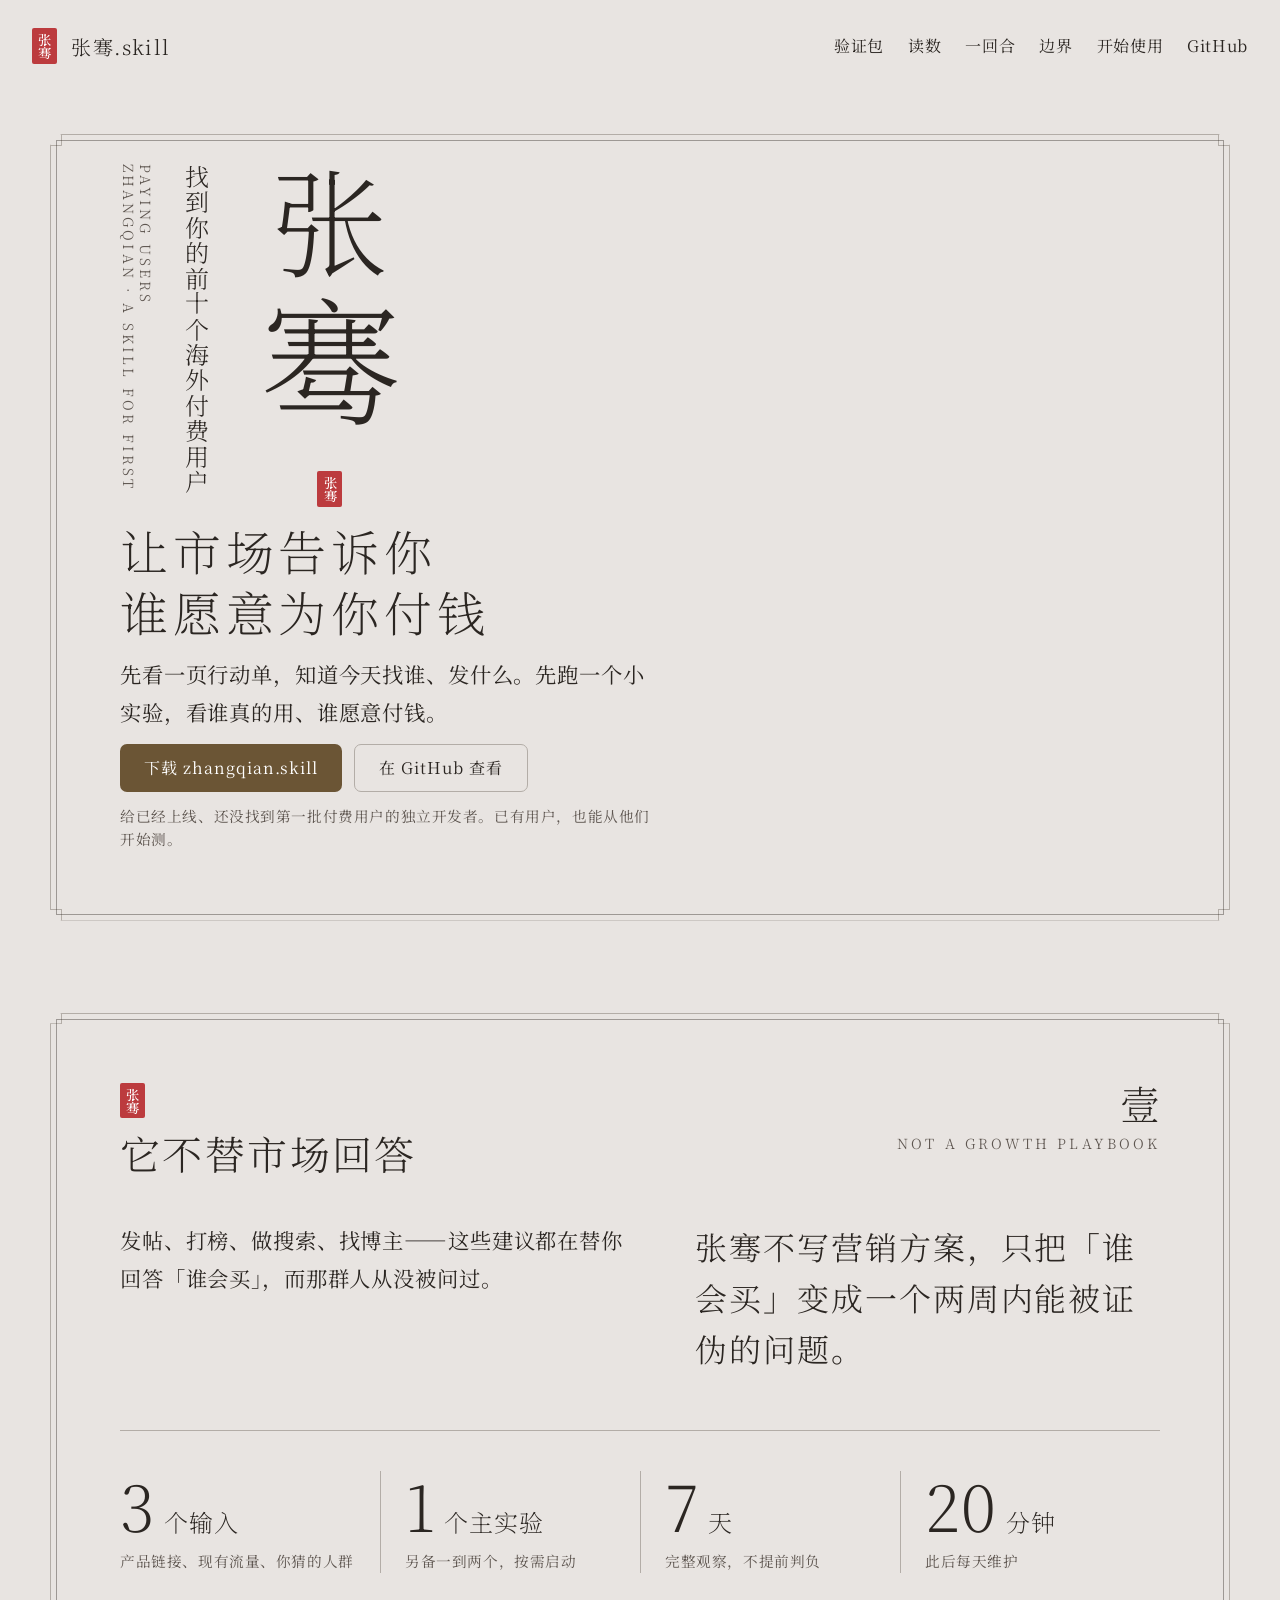
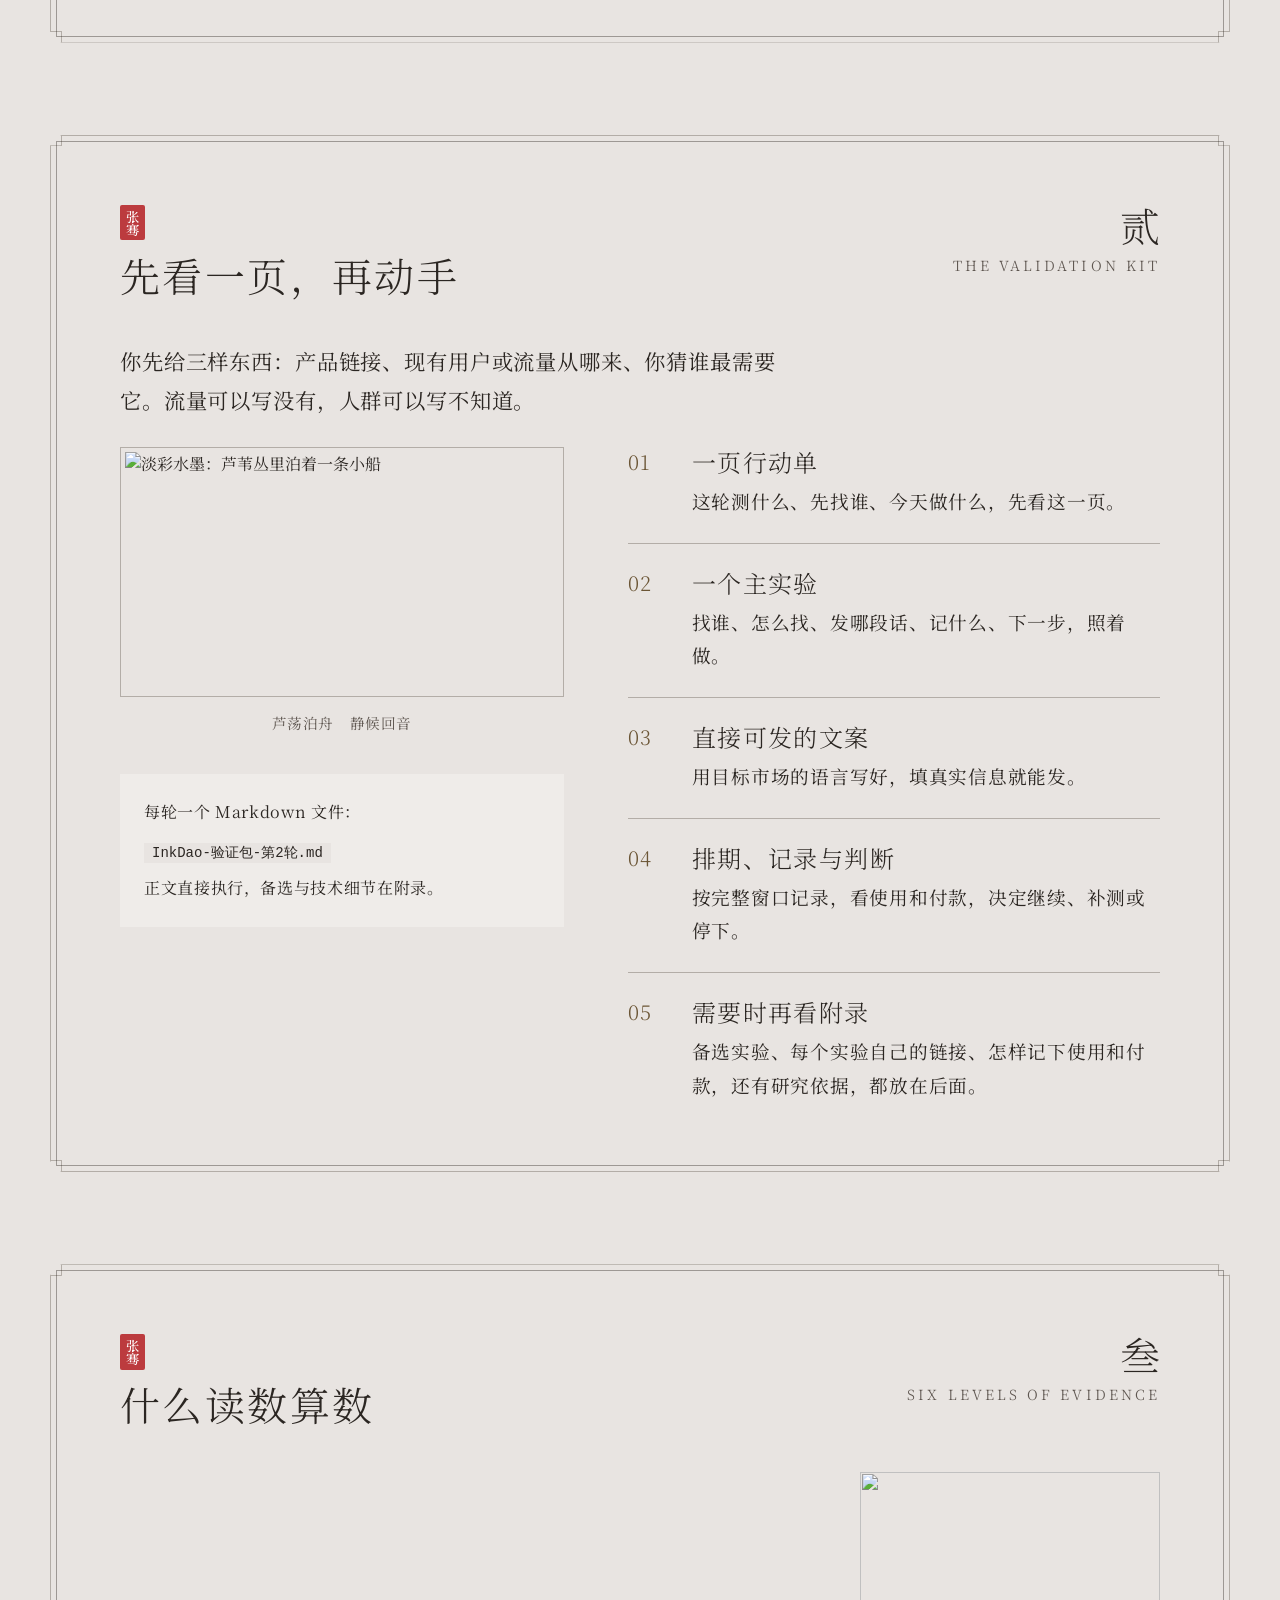
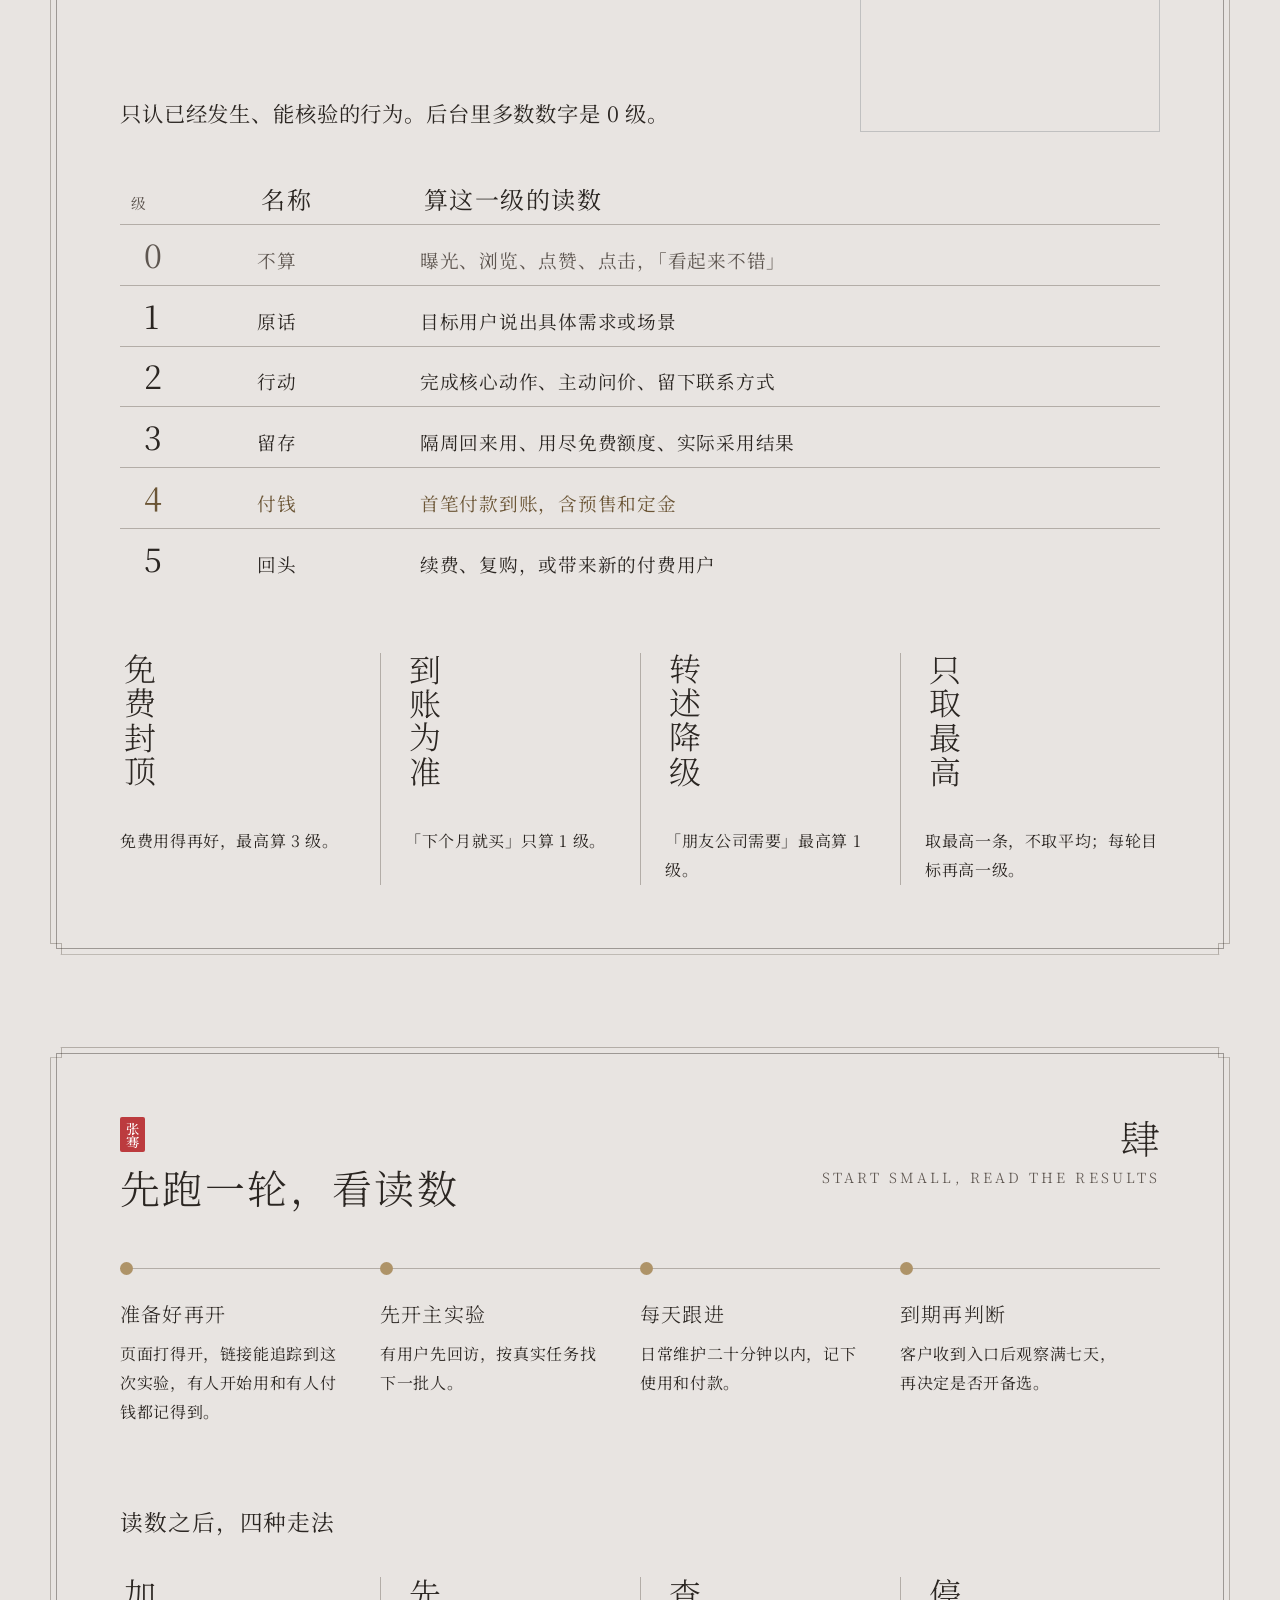
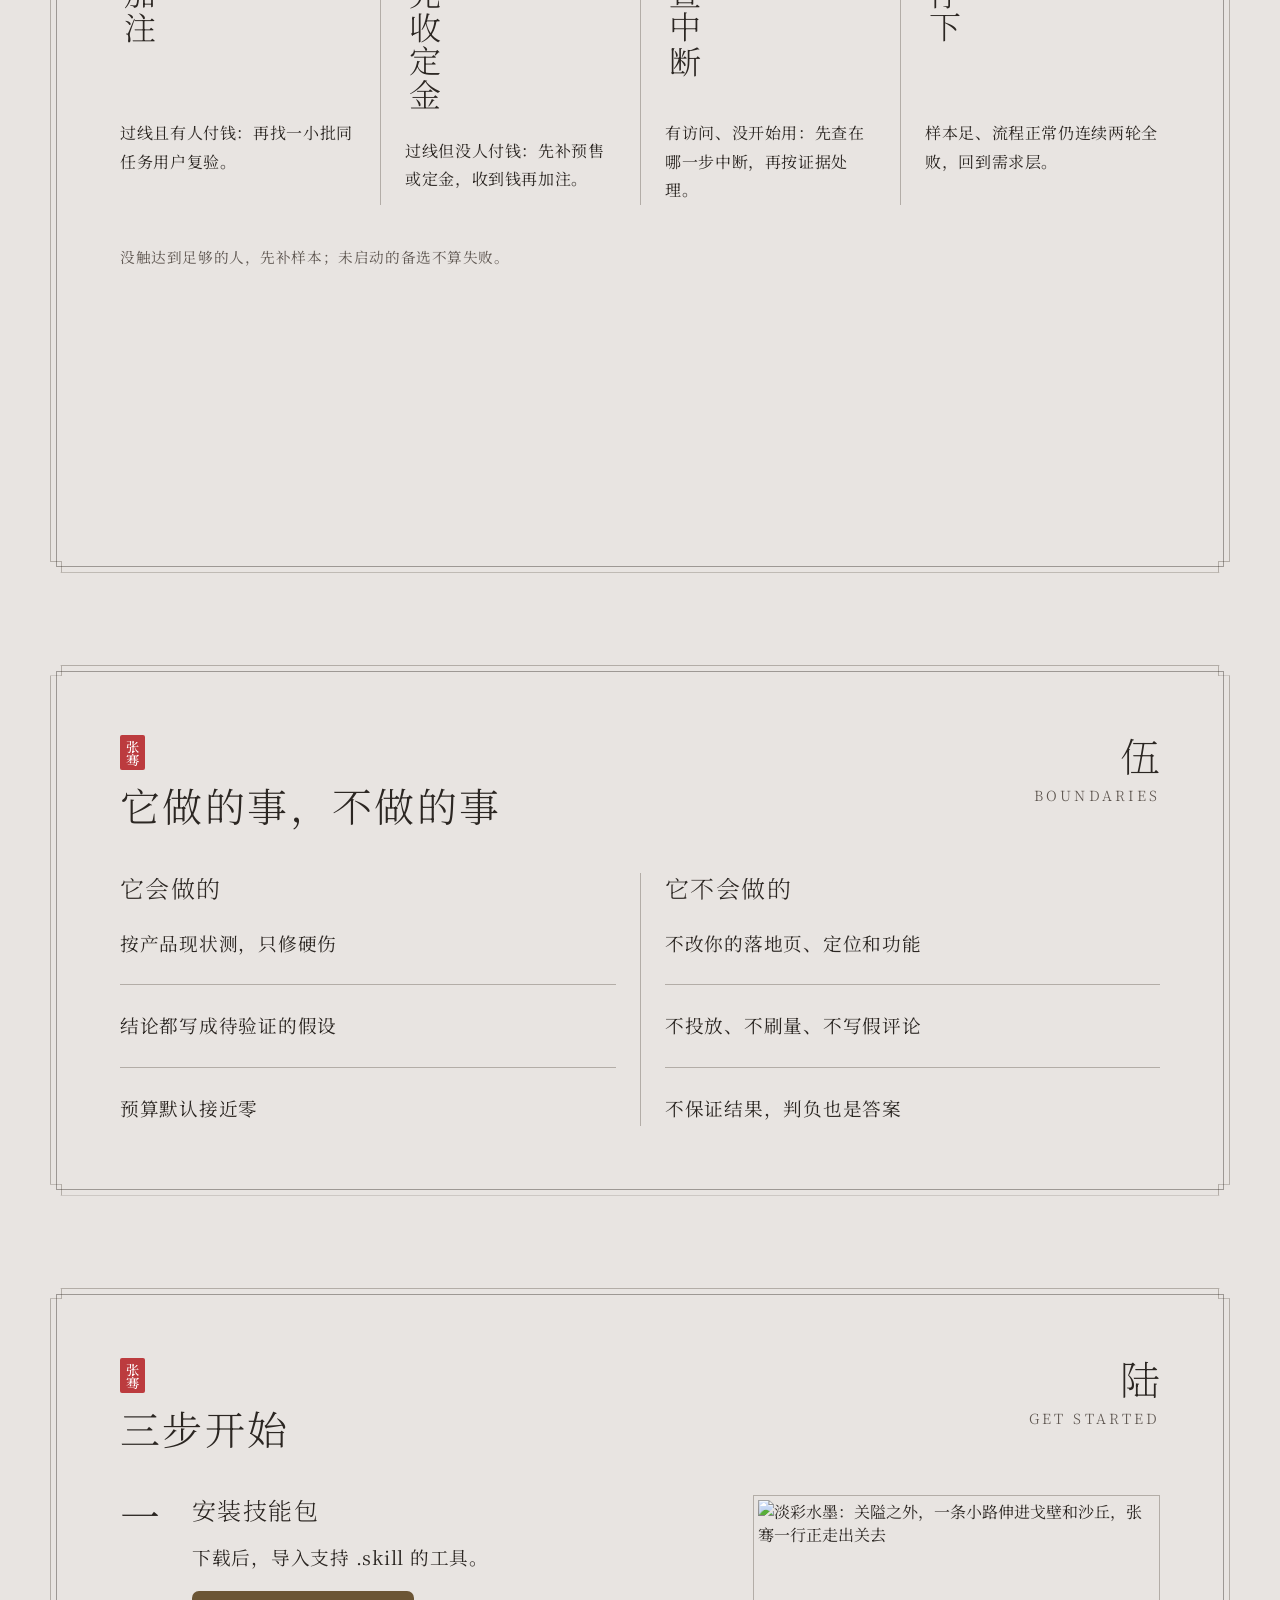
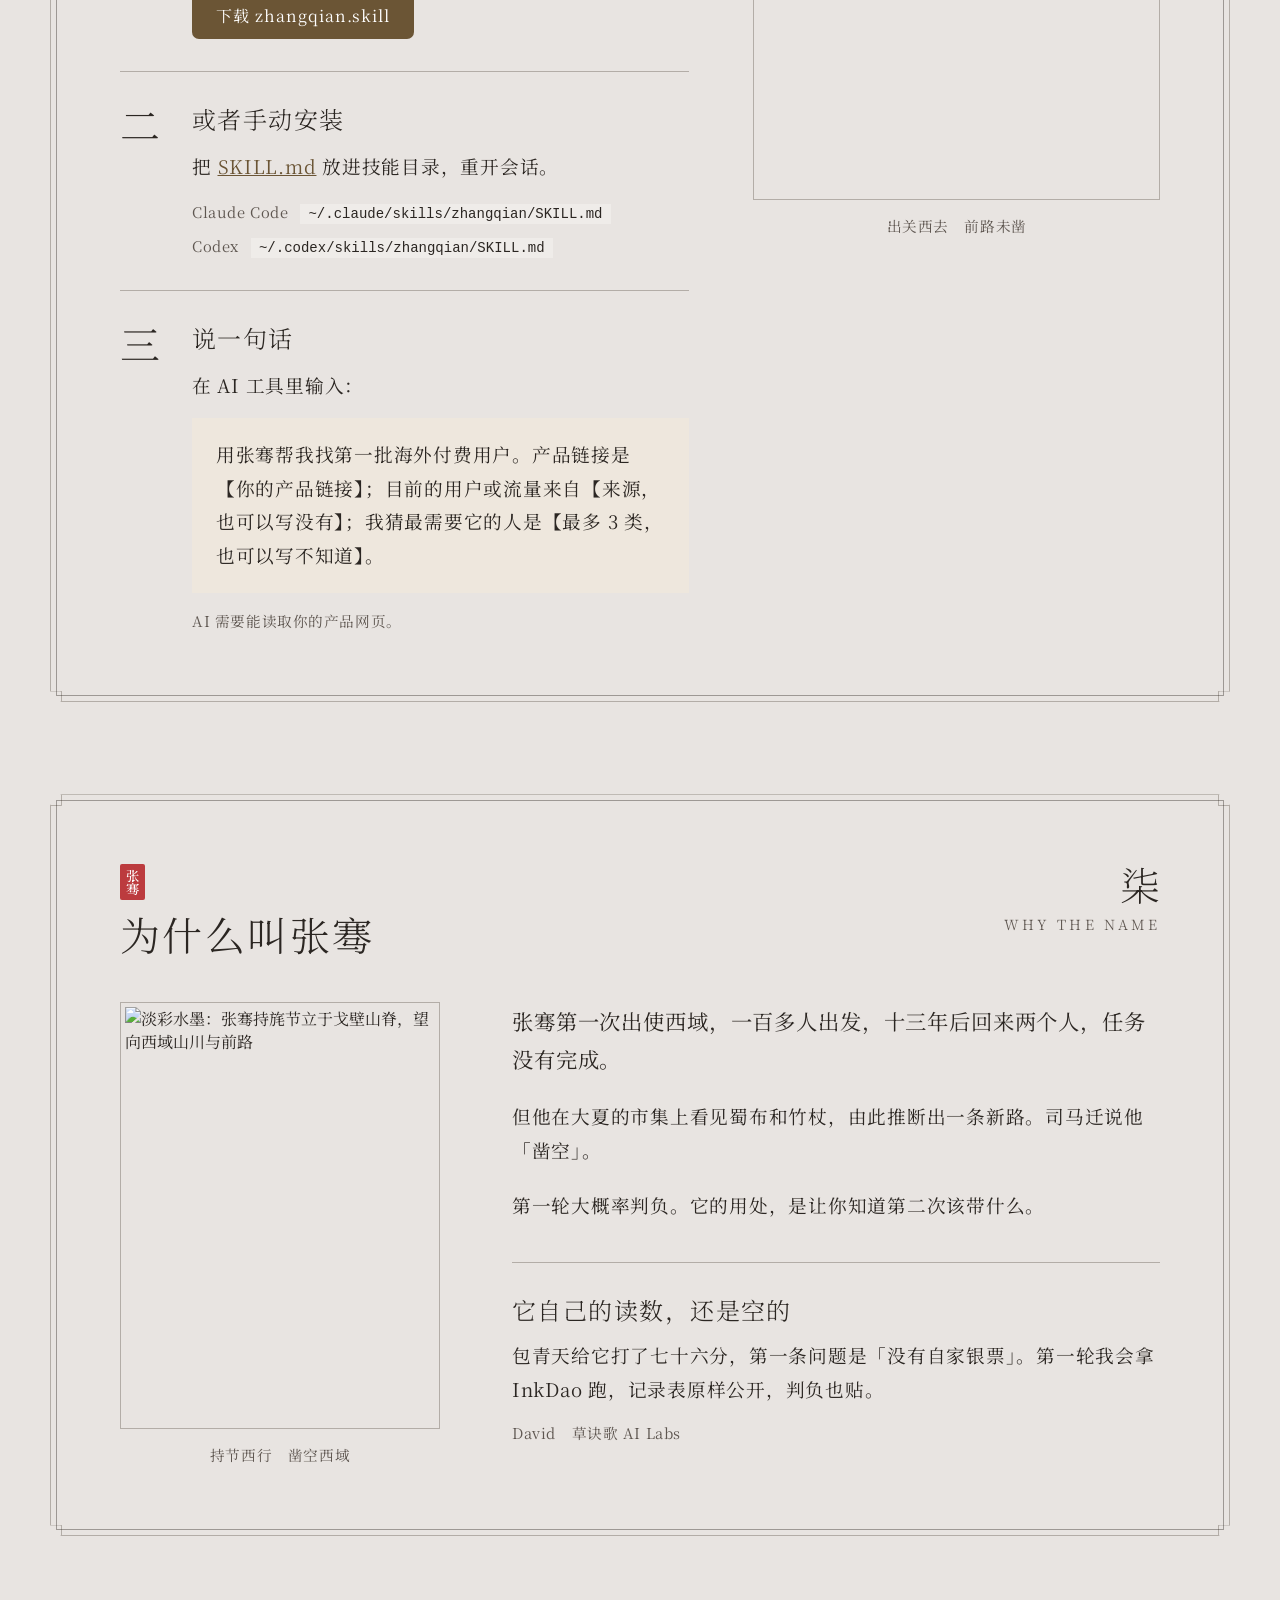
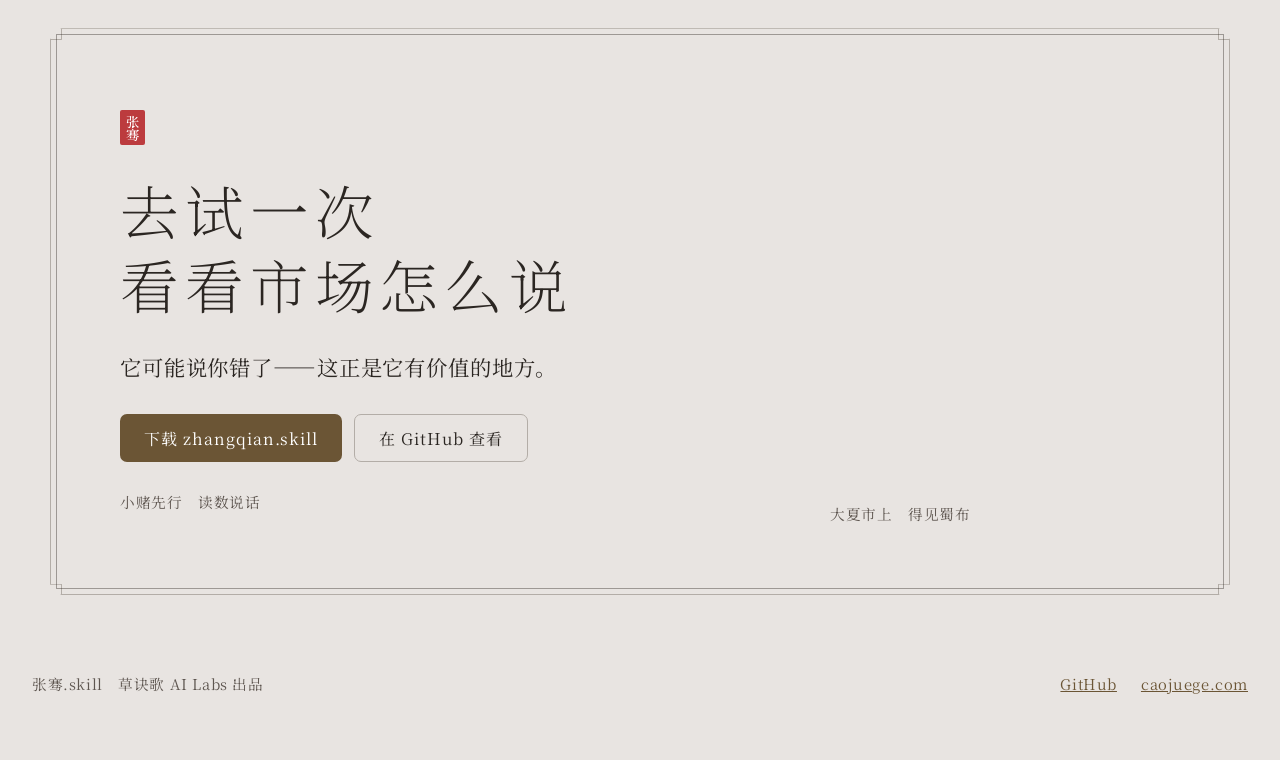
==== commit 697afc3d: "Inline the landing styles so the page opens as one file. A lone landing.html no longer depends on si" ====
--- a/output/landing.html
+++ b/output/landing.html
@@ -10,9 +10,497 @@
 <link rel="preconnect" href="https://fonts.googleapis.com">
 <link rel="preconnect" href="https://fonts.gstatic.com" crossorigin>
 <link href="https://fonts.googleapis.com/css2?family=Noto+Serif+SC:wght@200;300;400;500&amp;display=swap" rel="stylesheet">
-<link rel="stylesheet" href="./components.css">
-<link rel="stylesheet" href="./styles.css">
-<link rel="stylesheet" href="./landing.css">
+<style>
+/* components.css */
+/* 彩色水墨亭 — 立轴式版面的处理样式。
+ * 每一笔颜色、每一个尺寸都读 token；字号、字重、行高来自 tokens 里的文字样式类
+ * （.heading-1、.body、.caption…），这里只写「处理」。 */
+
+body {
+  margin: 0;
+  background: var(--card);
+  color: var(--body);
+  font-family: var(--font-serif);
+  -webkit-font-smoothing: antialiased;
+}
+
+/* ── 页：一张 1280×720 的纸。缩放时缩整张画布，不改里面的数。 ── */
+.sm-slide {
+  position: relative;
+  box-sizing: border-box;
+  width: 1280px;
+  height: 720px;
+  padding: var(--card-padding);
+  background: var(--card);
+  color: var(--body);
+  font-family: var(--font-serif);
+  overflow: hidden;
+}
+.sm-slide h1, .sm-slide h2, .sm-slide h3, .sm-slide h4, .sm-slide p,
+.sm-block h1, .sm-block h2, .sm-block h3, .sm-block h4, .sm-block p { margin: 0; }
+.sm-slide p, .sm-block p { line-break: strict; }
+
+/* 不带界框的局部：只取纸色与内边距。 */
+.sm-block {
+  box-sizing: border-box;
+  padding: var(--card-padding);
+  background: var(--card);
+  color: var(--body);
+  font-family: var(--font-serif);
+}
+
+/* ── 一 · 双线界框：外线是 neutral-border 的发丝线，四角切成小台阶；内线是压淡的 ink。 ── */
+.sm-frame::before,
+.sm-frame::after {
+  content: "";
+  position: absolute;
+  z-index: 1;
+  pointer-events: none;
+}
+/* 外线：在内线之外 frame-gap 处，四角各切掉一个 frame-notch 见方的角，再用八段小台阶补上缺口。 */
+.sm-frame::before {
+  --l: linear-gradient(var(--neutral-border), var(--neutral-border));
+  --step: calc(var(--frame-notch) + var(--hairline));
+  inset: calc(var(--frame-inset) - var(--frame-gap));
+  border: var(--hairline) solid var(--neutral-border);
+  clip-path: polygon(
+    var(--frame-notch) 0, calc(100% - var(--frame-notch)) 0, calc(100% - var(--frame-notch)) var(--frame-notch),
+    100% var(--frame-notch), 100% calc(100% - var(--frame-notch)), calc(100% - var(--frame-notch)) calc(100% - var(--frame-notch)),
+    calc(100% - var(--frame-notch)) 100%, var(--frame-notch) 100%, var(--frame-notch) calc(100% - var(--frame-notch)),
+    0 calc(100% - var(--frame-notch)), 0 var(--frame-notch), var(--frame-notch) var(--frame-notch)
+  );
+  background:
+    var(--l) left 0 top var(--frame-notch) / var(--step) var(--hairline) no-repeat border-box,
+    var(--l) left var(--frame-notch) top 0 / var(--hairline) var(--step) no-repeat border-box,
+    var(--l) right 0 top var(--frame-notch) / var(--step) var(--hairline) no-repeat border-box,
+    var(--l) right var(--frame-notch) top 0 / var(--hairline) var(--step) no-repeat border-box,
+    var(--l) left 0 bottom var(--frame-notch) / var(--step) var(--hairline) no-repeat border-box,
+    var(--l) left var(--frame-notch) bottom 0 / var(--hairline) var(--step) no-repeat border-box,
+    var(--l) right 0 bottom var(--frame-notch) / var(--step) var(--hairline) no-repeat border-box,
+    var(--l) right var(--frame-notch) bottom 0 / var(--hairline) var(--step) no-repeat border-box;
+}
+/* 内线：离页边 frame-inset 的一圈完整的线。 */
+.sm-frame::after {
+  inset: var(--frame-inset);
+  border: var(--hairline) solid var(--ink);
+  opacity: var(--frame-inner-opacity);
+}
+
+/* ── 二 · 朱印：一枚小方印，seal 色只在这里出现。 ── */
+.sm-seal {
+  display: inline-block;
+  writing-mode: vertical-rl;
+  padding-inline: var(--seal-pad-inline);
+  padding-block: var(--seal-pad-block);
+  border-radius: var(--radius-seal);
+  background: var(--seal);
+  color: var(--on-seal);
+  white-space: nowrap;
+}
+/* 朱印＋横排标题：印在上，题在下，贴在一起读作一个单元。 */
+.sm-title { display: flex; flex-direction: column; align-items: flex-start; gap: var(--hug-gap); }
+
+/* 时间轴的轨：一条发丝线穿过每一步的印。 */
+.sm-seal-track {
+  display: flex;
+  justify-content: center;
+  background: linear-gradient(var(--neutral-border), var(--neutral-border)) center / 100% var(--hairline) no-repeat;
+}
+.sm-timeline { display: grid; grid-auto-flow: column; grid-auto-columns: 1fr; }
+.sm-timeline__step { display: flex; flex-direction: column; align-items: stretch; gap: var(--cell-block-gap); text-align: center; }
+
+/* ── 三 · 竖排题：宋体竖排，汉字直立。 ── */
+.sm-tate {
+  writing-mode: vertical-rl;
+  text-orientation: mixed;
+  letter-spacing: 0.1em;
+  line-height: 1.08;
+}
+/* 竖排大题要留出放大那个字的行宽。 */
+.sm-tate.display-xl, .sm-tate.display-lg, .sm-tate.display-md { line-height: 1.3; }
+/* 单列竖排，从格子的左缘挂下来（列首压在左对齐的释文上方）。 */
+.sm-tate-start { writing-mode: vertical-lr; }
+
+/* 疏排的英文眉题：全大写，字重 300。 */
+.sm-latin {
+  text-transform: uppercase;
+  letter-spacing: 0.22em;
+  font-weight: 300;
+  color: var(--body-muted);
+}
+
+/* ── 四 · 挂轴签：窄框、内线，顶上一根绳一个环。 ── */
+.sm-tab {
+  position: relative;
+  box-sizing: border-box;
+  display: flex;
+  flex-direction: column;
+  align-items: center;
+  gap: var(--cell-block-gap);
+  min-width: var(--tab-min-width);
+  padding: var(--tab-pad-block) var(--tab-pad-inline);
+  border: var(--hairline) solid var(--neutral-border);
+  border-radius: var(--radius-none);
+  box-shadow: var(--tab-keyline);
+}
+.sm-tab::before {
+  content: "";
+  position: absolute;
+  left: calc(50% - var(--hairline) / 2);
+  top: calc(-1 * var(--tab-cord));
+  width: var(--hairline);
+  height: var(--tab-cord);
+  background: var(--neutral-border);
+}
+.sm-tab::after {
+  content: "";
+  position: absolute;
+  left: calc(50% - var(--tab-ring) / 2);
+  top: calc(-1 * (var(--tab-cord) + var(--tab-ring)));
+  width: var(--tab-ring);
+  height: var(--tab-ring);
+  border: var(--hairline) solid var(--neutral-border);
+  border-radius: var(--radius-round);
+  box-sizing: border-box;
+}
+.sm-tab .sm-tate { width: fit-content; margin-inline: auto; }
+.sm-tab__rule {
+  flex: none;
+  width: 33%;
+  height: var(--divider-thickness);
+  margin: 0;
+  border: 0;
+  border-radius: calc(var(--divider-thickness) / 2);
+  background: var(--neutral-border);
+}
+
+/* ── 五 · 铜月：一个 bronze 色的圆。 ── */
+.sm-moon {
+  display: block;
+  aspect-ratio: 1;
+  border-radius: var(--radius-round);
+  background: var(--bronze);
+}
+
+/* ── 六 · 条幅：画心裱成立轴——一圈窄衬纸，一条发丝边线。 ── */
+.sm-plate { margin: 0; display: flex; flex-direction: column; gap: var(--cell-block-gap); }
+.sm-plate__img {
+  display: block;
+  box-sizing: border-box;
+  width: 100%;
+  border: var(--hairline) solid var(--neutral-border);
+  padding: var(--plate-mat);
+  background-color: var(--card);
+  object-fit: cover;
+}
+/* 还没有画的画心：衬纸之内铺 mist。 */
+.sm-plate__img--empty {
+  background: linear-gradient(var(--mist), var(--mist)) content-box, var(--card);
+}
+.sm-plate figcaption { text-align: center; color: var(--body-muted); }
+
+/* ── 七 · 大写数目与数据大字的字形处理都在文字样式里（.numeral、.metric）。 ── */
+.sm-metric { display: flex; flex-direction: column; align-items: center; gap: var(--hug-gap); text-align: center; }
+.sm-metric .caption { color: var(--body-muted); }
+
+/* ── 台账：表格、数据接缝、并列栏之间的发丝线。 ── */
+.sm-ledger { display: grid; grid-auto-flow: column; grid-auto-columns: 1fr; }
+.sm-ledger > * { padding-inline: calc(var(--grid-gap-lg) / 2); }
+.sm-ledger > * + * { border-left: var(--hairline) solid var(--neutral-border); }
+.sm-ledger > :first-child { padding-inline-start: 0; }
+.sm-ledger > :last-child { padding-inline-end: 0; }
+
+.sm-table { width: 100%; border-collapse: collapse; }
+.sm-table th, .sm-table td {
+  padding: var(--table-pad-block) var(--table-pad-inline);
+  border-bottom: var(--hairline) solid var(--neutral-border);
+  text-align: left;
+  vertical-align: baseline;
+  font-weight: inherit;
+}
+.sm-table tr:last-child td { border-bottom: 0; }
+.sm-table th.caption { color: var(--body-muted); }
+/* 要突出的那一列（通常是最新的一期）换成 accent。 */
+.sm-table .sm-accent, .sm-accent { color: var(--accent); }
+
+/* 条目清单：一行一个条目，条目之间一条横向发丝线。 */
+.sm-list { display: flex; flex-direction: column; }
+.sm-list > * { display: flex; flex-direction: column; gap: var(--cell-block-gap); padding-block: var(--cell-padding); }
+.sm-list > * + * { border-top: var(--hairline) solid var(--neutral-border); }
+.sm-list > :first-child { padding-block-start: 0; }
+.sm-list > :last-child { padding-block-end: 0; }
+
+/* ── 八 · 云纹：一朵淡淡的线描祥云，不压字。大画四边晕开，不加框。 ── */
+.sm-cloud { display: block; object-fit: contain; opacity: var(--cloud-opacity); }
+.sm-vignette { display: block; object-fit: cover; }
+
+/* ── 位置图：线描的平面示意，水面铺 mist，位置用 bronze 的小环标出。 ── */
+.sm-map { display: block; width: 100%; height: auto; overflow: visible; font-family: var(--font-serif); }
+.sm-map__water { fill: var(--mist); fill-opacity: 0.7; stroke: var(--neutral-border); stroke-width: 1; }
+.sm-map__isle { fill: color-mix(in srgb, var(--neutral-border) 22%, var(--card)); stroke: var(--neutral-border); stroke-width: 0.75; }
+.sm-map__line { fill: none; stroke: var(--neutral-border); stroke-width: 1; }
+.sm-map__shore { fill: var(--body-muted); font-size: 11px; letter-spacing: 0.2em; }
+.sm-map__ring { fill: var(--card); stroke: var(--bronze); stroke-width: 2; }
+.sm-map__site--on .sm-map__ring { fill: var(--bronze); }
+.sm-map__name { fill: var(--body); font-size: 13px; letter-spacing: 0.08em; }
+.sm-map__site:focus-visible { outline: none; }
+.sm-map__site:focus-visible .sm-map__focus { stroke: var(--accent); stroke-width: 1.25; stroke-dasharray: 2 2; }
+.sm-map__focus { fill: none; stroke: none; }
+
+/* ── 版面的两个小规矩 ── */
+.sm-measure { max-width: var(--measure); }
+.sm-gap { margin-block-start: var(--section-gap); }
+.sm-muted { color: var(--body-muted); }
+.sm-marker { color: var(--accent); }
+
+/* ── 图表：柱用 stone，高亮的柱用 bronze；线与面积用 accent。 ── */
+.sm-chart { display: block; width: 100%; height: auto; overflow: visible; }
+.sm-chart__bar { fill: var(--stone); }
+.sm-chart__bar--hi { fill: var(--bronze); }
+.sm-chart__line { fill: none; stroke: var(--accent); stroke-width: 2.25; stroke-linejoin: round; stroke-linecap: round; }
+.sm-chart__area-stop { stop-color: var(--accent); }
+.sm-chart__area { opacity: var(--area-fill-opacity); }
+.sm-chart__grid { stroke: var(--line); stroke-width: var(--hairline); }
+.sm-chart__label { fill: var(--body-muted); }
+
+/* styles.css */
+:root{
+--accent:#6B5535;--bronze:#AE9368;--stone:#C3BFBB;--ink:#2B2622;--mist:#DCD7D2;--seal:#BC3B3E;--card:#E8E4E1;--surface:#EFECE9;--neutral-background:#DBD7D4;--accent-muted:#EEE7DD;--shape-background:#DFD4CC;--neutral-border:#B3ADA7;--line:#C5BAB2;--card-border:#E5E0DF;--body:#2B2622;--heading:#2B2622;--body-muted:#5E5650;--on-accent:#FFFFFF;--on-seal:#FFFFFF;--accent-dim:#513B1B;--accent-light:#846E4E;--bronze-readable:#856D47;--stone-readable:#6C6660;--mist-readable:#736659;--link:#6B5535;--link-hover:#8D7046;
+--font-serif:"Noto Serif SC","Songti SC",SimSun,serif;
+--hairline:1px;--divider-thickness:2px;--frame-inset:32px;--frame-gap:6px;--frame-notch:10.67px;--card-padding:96px;--cell-padding:24px;--grid-gap-sm:16px;--grid-gap-md:32px;--grid-gap-lg:48px;--hug-gap:9.67px;--list-gap:6px;--cell-block-gap:14px;--subheading-gap-below:17px;--block-gap:21.33px;--heading-gap-below:23.67px;--heading-gap-above:40.67px;--section-gap:42.67px;--seal-pad-inline:4px;--seal-pad-block:5.33px;--plate-mat:4px;--tab-pad-inline:8px;--tab-pad-block:21.33px;--tab-min-width:72px;--tab-cord:18.67px;--tab-ring:8px;--table-pad-block:0.4em;--table-pad-inline:0.75em;--measure:440px;
+--radius-none:0px;--radius-box:1px;--radius-seal:2px;--radius-button:7px;--radius-round:50%;
+--focus-ring:0 0 0 3px #6B5535;--tab-keyline:inset 0 0 0 4px #E8E4E1, inset 0 0 0 5px #B3ADA7;
+--frame-inner-opacity:0.4;--cloud-opacity:0.75;--shape-fill-opacity:0.5;--area-fill-opacity:0.15;
+}
+body{margin:0;background:#E8E4E1;color:#2B2622;font-family:"Noto Serif SC","Songti SC",SimSun,serif}
+a{color:#6B5535}a:hover{color:#8D7046}
+a:focus-visible{outline:none;box-shadow:0 0 0 3px #6B5535}
+.display-xl{font-size:117.33px;line-height:1;font-weight:200;letter-spacing:0.1em}
+.display-lg{font-size:77.33px;line-height:1;font-weight:200;letter-spacing:0.1em}
+.display-md{font-size:58.67px;line-height:1.25;font-weight:200;letter-spacing:0.1em}
+.heading-1{font-size:40px;line-height:1.25;font-weight:300;letter-spacing:0.06em}
+.heading-2{font-size:32px;line-height:1.25;font-weight:300;letter-spacing:0.06em}
+.heading-3{font-size:24px;line-height:1.25;font-weight:300;letter-spacing:0.06em}
+.heading-4{font-size:20px;line-height:1.25;font-weight:300;letter-spacing:0.06em}
+.subheading{font-size:22.67px;line-height:1.35;font-weight:400;letter-spacing:0.04em}
+.body-lg{font-size:21.33px;line-height:1.8;font-weight:400;letter-spacing:0.04em}
+.body{font-size:18.67px;line-height:1.8;font-weight:400;letter-spacing:0.04em}
+.body-sm{font-size:16px;line-height:1.8;font-weight:400;letter-spacing:0.04em}
+.caption{font-size:14.67px;line-height:1.6;font-weight:400;letter-spacing:0.04em}
+.eyebrow{font-size:14px;line-height:1.2;font-weight:300;letter-spacing:0.22em}
+.seal-label{font-size:13.33px;line-height:1.1;font-weight:500;letter-spacing:0.06em}
+p,h1,h2,h3,h4,figure,ul,ol,blockquote{margin:0}
+p{line-break:strict}
+
+.page{max-width:1280px;margin:0 auto;padding:0 24px 56px;box-sizing:border-box;display:flex;flex-direction:column;gap:40px}
+.topbar{display:flex;flex-wrap:wrap;align-items:center;justify-content:space-between;gap:12px 32px;padding:24px 8px 0}
+.brand{display:inline-flex;align-items:center;gap:14px;min-height:44px;color:#2B2622;text-decoration:none}
+.brand:hover{color:#2B2622}
+.nav{display:flex;flex-wrap:wrap;gap:0 24px;list-style:none;padding:0}
+.nav a{display:inline-flex;align-items:center;min-height:44px;color:#2B2622;text-decoration:none}
+.nav a:hover{color:#8D7046}
+.sheet{position:relative}
+.sheet-head{display:flex;justify-content:space-between;align-items:flex-start;gap:24px}
+.sheet-num{display:flex;flex-direction:column;align-items:flex-end;gap:12px;text-align:right}
+.num{font-size:40px;font-weight:200;line-height:1;letter-spacing:0}
+.btn{display:inline-flex;align-items:center;justify-content:center;box-sizing:border-box;min-height:48px;padding:0 24px;border-radius:7px;font-size:16px;letter-spacing:0.06em;text-decoration:none;white-space:nowrap}
+.btn-primary{background:#6B5535;color:#FFFFFF}
+.btn-primary:hover{background:#513B1B;color:#FFFFFF}
+.btn-ghost{border:1px solid #B3ADA7;color:#2B2622;background:transparent}
+.btn-ghost:hover{background:#EFECE9;color:#2B2622}
+.cta-row{display:flex;flex-wrap:wrap;gap:12px}
+.plain{list-style:none;padding:0}
+
+.hero-top{display:grid;grid-template-columns:auto minmax(0,1fr);gap:48px;align-items:stretch}
+.hero-left{display:flex;flex-direction:column;justify-content:space-between;gap:40px}
+.hero-cluster{display:flex;align-items:flex-start;gap:28px}
+.hero-name{display:flex;flex-direction:column;align-items:center;gap:28px}
+.swell{font-size:138.67px}
+.hero-art{width:100%;max-width:640px;aspect-ratio:4/3;justify-self:end}
+.hero-cloud{width:157px;height:112px}
+.hero-band{display:grid;grid-template-columns:minmax(0,1fr) minmax(0,1fr);gap:48px;margin-top:48px;padding-top:40px;border-top:1px solid #B3ADA7}
+.hero-copy{display:flex;flex-direction:column;gap:24px}
+
+.two-col{display:grid;grid-template-columns:minmax(0,1.1fr) minmax(0,1fr);gap:64px;margin-top:42.67px;align-items:start}
+.prose{display:flex;flex-direction:column;gap:21.33px}
+.statement{line-height:1.6}
+.stats{margin-top:56px;padding-top:40px;border-top:1px solid #B3ADA7}
+.stat{display:flex;flex-direction:column;gap:10px}
+.stat-figure{display:flex;align-items:baseline;gap:8px;white-space:nowrap}
+.stat-num{font-size:64px;font-weight:200;line-height:1.05;letter-spacing:0.02em}
+.stat-unit{font-size:24px;font-weight:200;letter-spacing:0.04em}
+
+.kit{display:grid;grid-template-columns:minmax(0,5fr) minmax(0,6fr);gap:64px;margin-top:42.67px;align-items:start}
+.kit-left{display:flex;flex-direction:column;gap:40px}
+.wide-img{aspect-ratio:16/9}
+.kit-item{display:grid;grid-template-columns:48px minmax(0,1fr);gap:16px}
+.kit-no{font-size:20px;font-weight:300;line-height:1.5;letter-spacing:0.06em}
+.kit-text{display:flex;flex-direction:column;gap:8px}
+.file-note{display:flex;flex-direction:column;gap:12px;padding:24px;background:#EFECE9}
+code{font-family:ui-monospace,SFMono-Regular,Menlo,Consolas,monospace;font-size:14px;letter-spacing:0;background:#EFECE9;padding:2px 8px;word-break:break-all}
+.file-note code{background:#E8E4E1}
+
+.readout-head{display:grid;grid-template-columns:minmax(0,1fr) 300px;gap:48px;align-items:end;margin-top:42.67px}
+.reeds{width:300px;height:260px}
+.table-box{overflow-x:auto;margin-top:42.67px}
+.sm-table{min-width:560px}
+.lv{font-size:32px;font-weight:200;line-height:1;letter-spacing:0}
+.rules{margin-top:64px}
+.ledger-col{display:flex;flex-direction:column;gap:24px}
+.ledger-v{min-height:150px}
+.ledger-v.short{min-height:118px}
+
+.track{display:grid;grid-template-columns:repeat(4,minmax(0,1fr));margin-top:56px}
+.track-step{position:relative;display:flex;flex-direction:column;gap:14px;padding:32px 32px 0 0;border-top:1px solid #B3ADA7}
+.track-step::before{content:"";position:absolute;top:-7px;left:0;width:13px;height:13px;border-radius:50%;background:#AE9368}
+.moves{margin-top:80px;display:flex;flex-direction:column;gap:40px}
+.foot-ornament{display:block;width:min(620px,90%);height:170px;margin:64px auto 0;object-fit:cover;opacity:0.75}
+
+.bounds{margin-top:42.67px}
+.bounds-col{display:flex;flex-direction:column;gap:24px}
+
+.start{display:grid;grid-template-columns:minmax(0,7fr) minmax(0,5fr);gap:64px;margin-top:42.67px;align-items:start}
+.steps{list-style:none;padding:0;display:flex;flex-direction:column}
+.step{display:grid;grid-template-columns:56px minmax(0,1fr);gap:16px;padding:32px 0;border-top:1px solid #B3ADA7}
+.step:first-child{border-top:0;padding-top:0}
+.step:last-child{padding-bottom:0}
+.step-body{display:flex;flex-direction:column;gap:16px;align-items:flex-start}
+.paths{display:flex;flex-direction:column;gap:10px;list-style:none;padding:0}
+.paths li{display:flex;flex-wrap:wrap;align-items:baseline;gap:6px 12px}
+.callout{padding:20px 24px;background:#EEE7DD}
+
+.why{display:grid;grid-template-columns:320px minmax(0,1fr);gap:72px;margin-top:42.67px;align-items:start}
+.strip{aspect-ratio:3/4}
+.self-note{display:flex;flex-direction:column;gap:14px;margin-top:40px;padding-top:32px;border-top:1px solid #B3ADA7}
+
+.closing{display:grid;grid-template-columns:minmax(0,1fr) minmax(0,1.1fr);gap:48px;align-items:center}
+.closing-copy{display:flex;flex-direction:column;align-items:flex-start;gap:28px}
+.closing-art{width:100%;aspect-ratio:4/3}
+.foot{display:flex;flex-wrap:wrap;justify-content:space-between;align-items:center;gap:8px 24px;padding:0 8px}
+.foot-links{display:flex;flex-wrap:wrap;gap:0 24px;list-style:none;padding:0}
+.foot-links a{display:inline-flex;align-items:center;min-height:44px}
+
+@media (max-width: 860px){
+:root{--frame-inset:12px;--frame-gap:4px;--frame-notch:8px;--card-padding:48px 26px}
+.page{padding:0 12px 40px;gap:24px}
+.display-xl{font-size:76px}.swell{font-size:90px}.display-lg{font-size:52px}.display-md{font-size:34px}
+.heading-1{font-size:28px}.heading-2{font-size:24px}.body-lg{font-size:18px}.body{font-size:17px}
+.num{font-size:30px}.stat-num{font-size:48px}
+.hero-top,.hero-band,.two-col,.kit,.readout-head,.start,.why,.closing{grid-template-columns:minmax(0,1fr);gap:36px}
+.hero-art{justify-self:stretch;max-width:none}
+.hero-cloud,.reeds{display:none}
+.track{grid-template-columns:minmax(0,1fr)}
+.track-step{border-top:0;border-left:1px solid #B3ADA7;padding:0 0 32px 28px}
+.track-step::before{top:4px;left:-7px}
+.page .sm-ledger{grid-auto-flow:row;row-gap:28px}
+.page .sm-ledger > *{padding-inline:0}
+.page .sm-ledger > * + *{border-left:0;border-top:1px solid #B3ADA7;padding-top:28px}
+.page .ledger-v{writing-mode:horizontal-tb;min-height:0}
+.why .strip-wrap{max-width:300px}
+.sheet-num .eyebrow{display:none}
+}
+
+/* Wash the illustration perimeter into the paper without blurring its subjects. */
+.hero-art,.closing-art{
+  height:auto;
+  object-fit:contain;
+  -webkit-mask-image:linear-gradient(to right,transparent 0%,#000 10%,#000 91%,transparent 100%),linear-gradient(to bottom,transparent 0%,#000 17%,#000 83%,transparent 100%);
+  -webkit-mask-composite:source-in;
+  mask-image:linear-gradient(to right,transparent 0%,#000 10%,#000 91%,transparent 100%),linear-gradient(to bottom,transparent 0%,#000 17%,#000 83%,transparent 100%);
+  mask-composite:intersect;
+}
+.hero-art{align-self:start}
+img{max-width:100%}
+@media(max-width:860px){
+  .hero-cluster{gap:20px}
+  .hero-cluster>.eyebrow{display:none}
+  .hero-left{gap:0}
+  .hero-name{gap:16px}
+  .hero-top{gap:24px}
+}
+
+/* landing.css */
+/* 首屏只做一件事：把原页横条里的句子和按钮抬进第一眼能读到的位置。 */
+
+#top .hero-left {
+  justify-content: flex-start;
+  gap: 12px;
+}
+
+#top .hero-lead {
+  display: flex;
+  flex-direction: column;
+  align-items: flex-start;
+  gap: 20px;
+  max-width: 34rem;
+}
+
+#top .hero-lead .display-md {
+  font-size: 48px;
+  line-height: 1.28;
+}
+
+#top .hero-art {
+  max-width: 540px;
+  align-self: center;
+}
+
+#kit .kit-lead {
+  max-width: 42rem;
+  margin-top: 42.67px;
+}
+
+#kit .kit {
+  margin-top: 28px;
+}
+
+@media (max-width: 860px) {
+  #top .hero-lead {
+    order: -1;
+  }
+
+  #top .hero-lead .display-md {
+    font-size: 34px;
+    letter-spacing: 0.06em;
+  }
+}
+
+/* 竖排长句原来高出品名一截，把按钮挤出第一屏。桌面把这两列收得和品名一样高。 */
+@media (max-width: 1100px) and (min-width: 861px) {
+  #top .hero-top {
+    grid-template-columns: minmax(0, 1fr);
+  }
+
+  #top .hero-lead {
+    order: -1;
+  }
+
+  #top .hero-art {
+    width: 100%;
+    max-width: 560px;
+    justify-self: end;
+  }
+}
+
+@media (min-width: 861px) {
+  #top.sm-block {
+    padding-top: 56px;
+  }
+
+  #top .hero-cluster > .sm-tate {
+    max-height: 344px;
+  }
+
+  /* 英文竖排换行后要从左读到右，避免后半句跑到前半句左边。 */
+  #top .hero-cluster > .eyebrow {
+    writing-mode: vertical-lr;
+  }
+
+  #top .hero-lead {
+    gap: 12px;
+  }
+}
+</style>
 </head>
 <body>
 <div class="page">
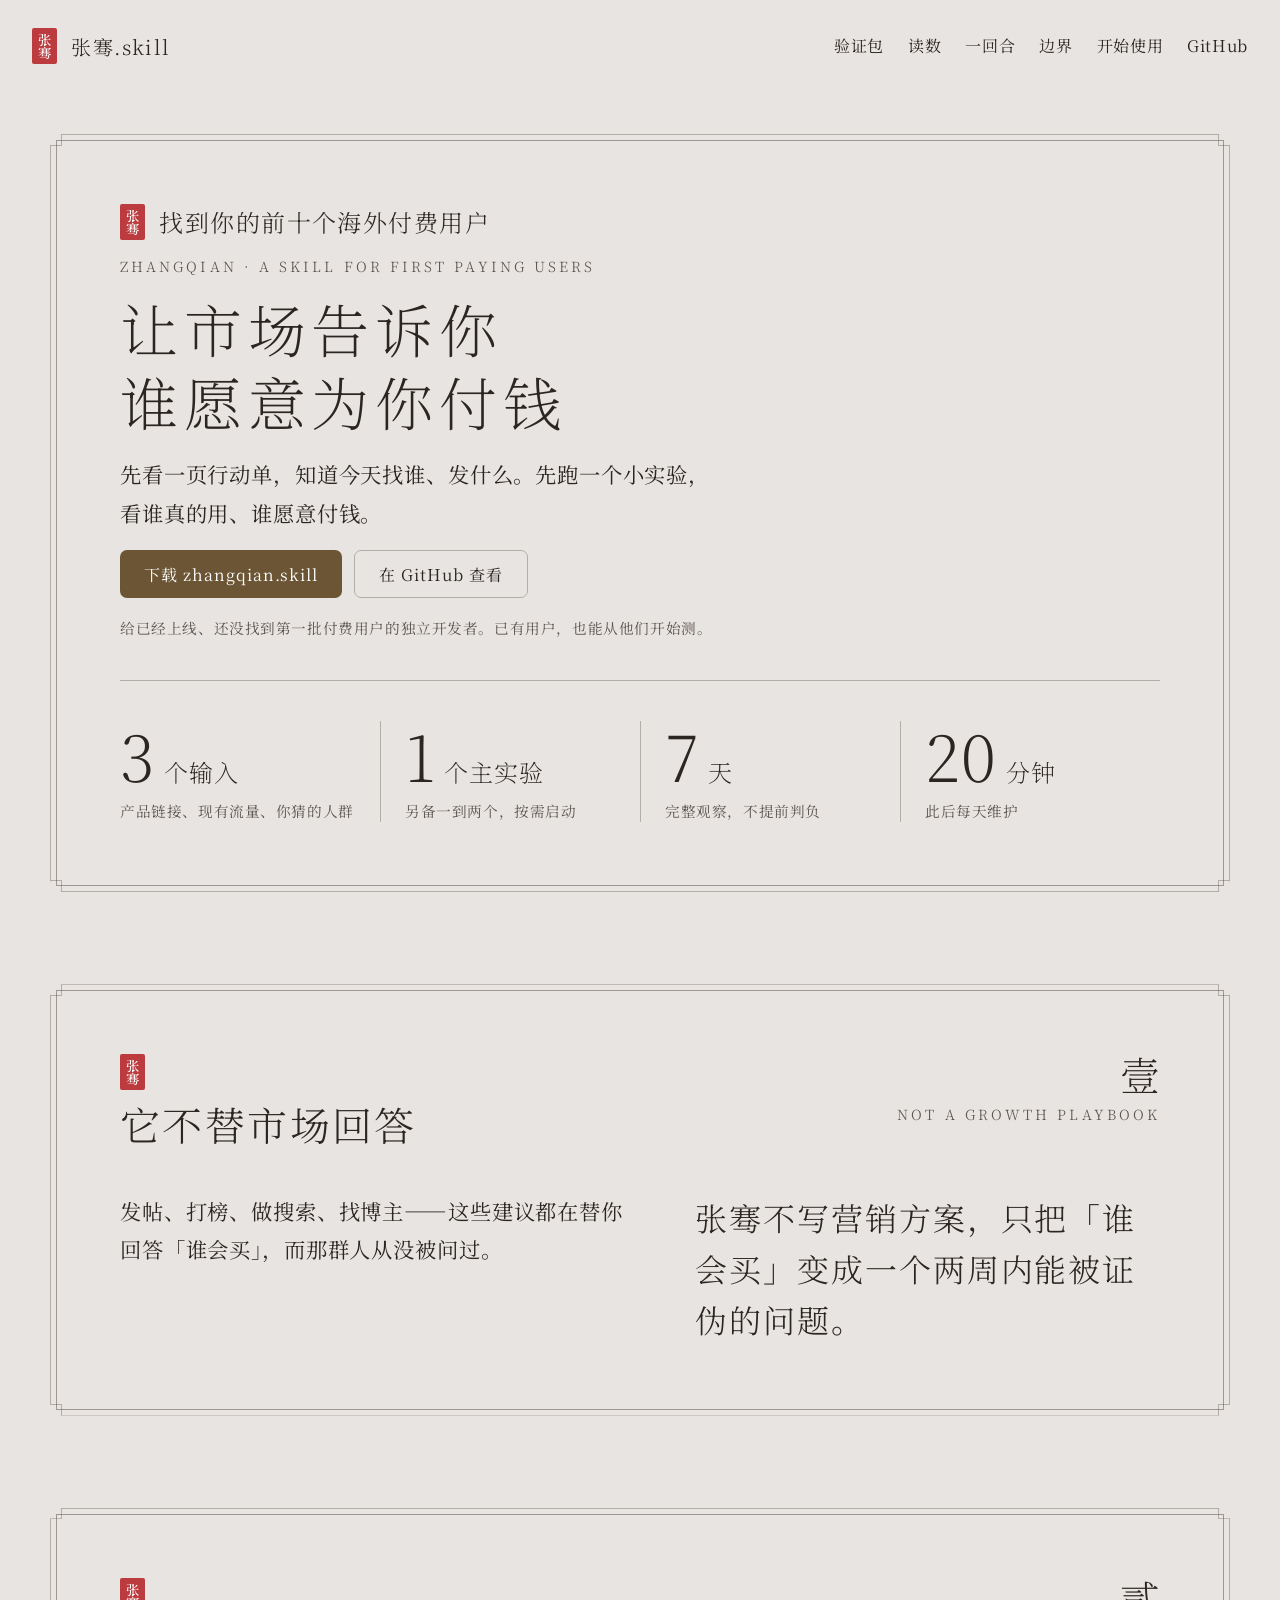
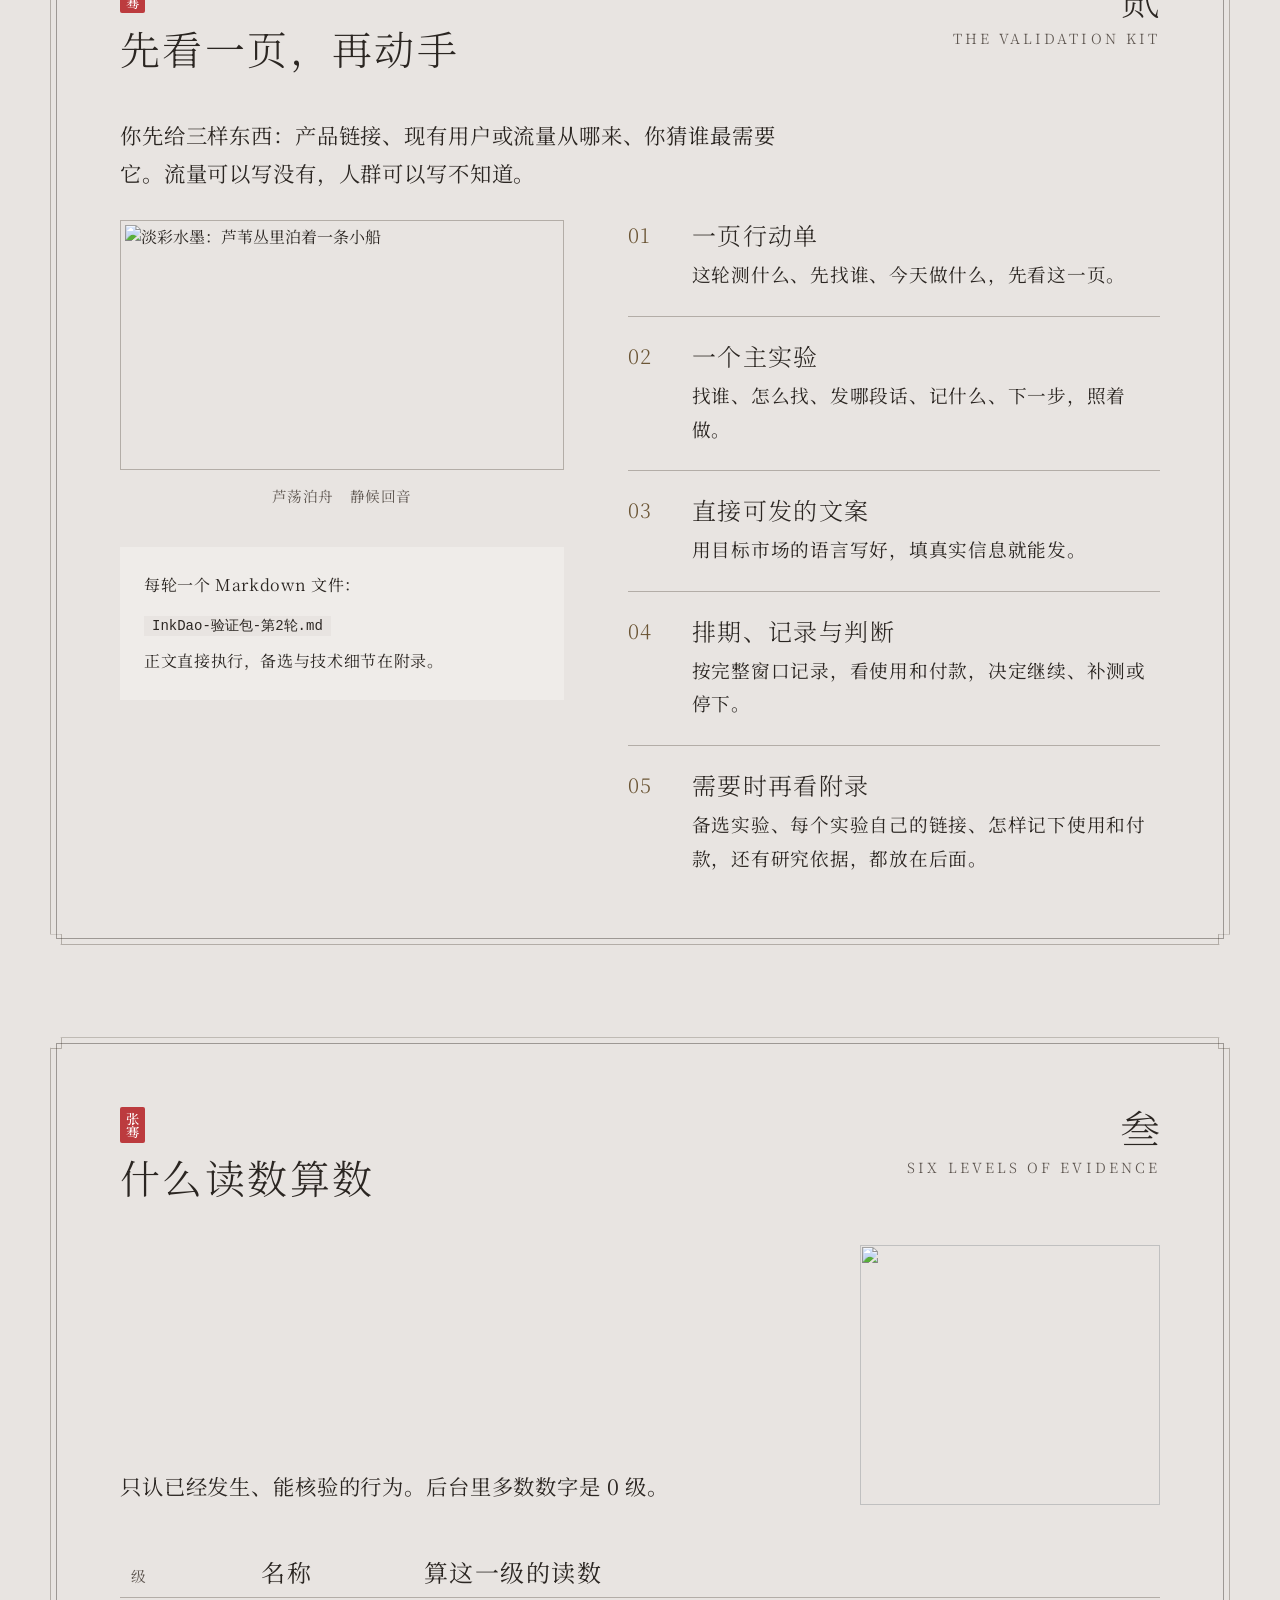
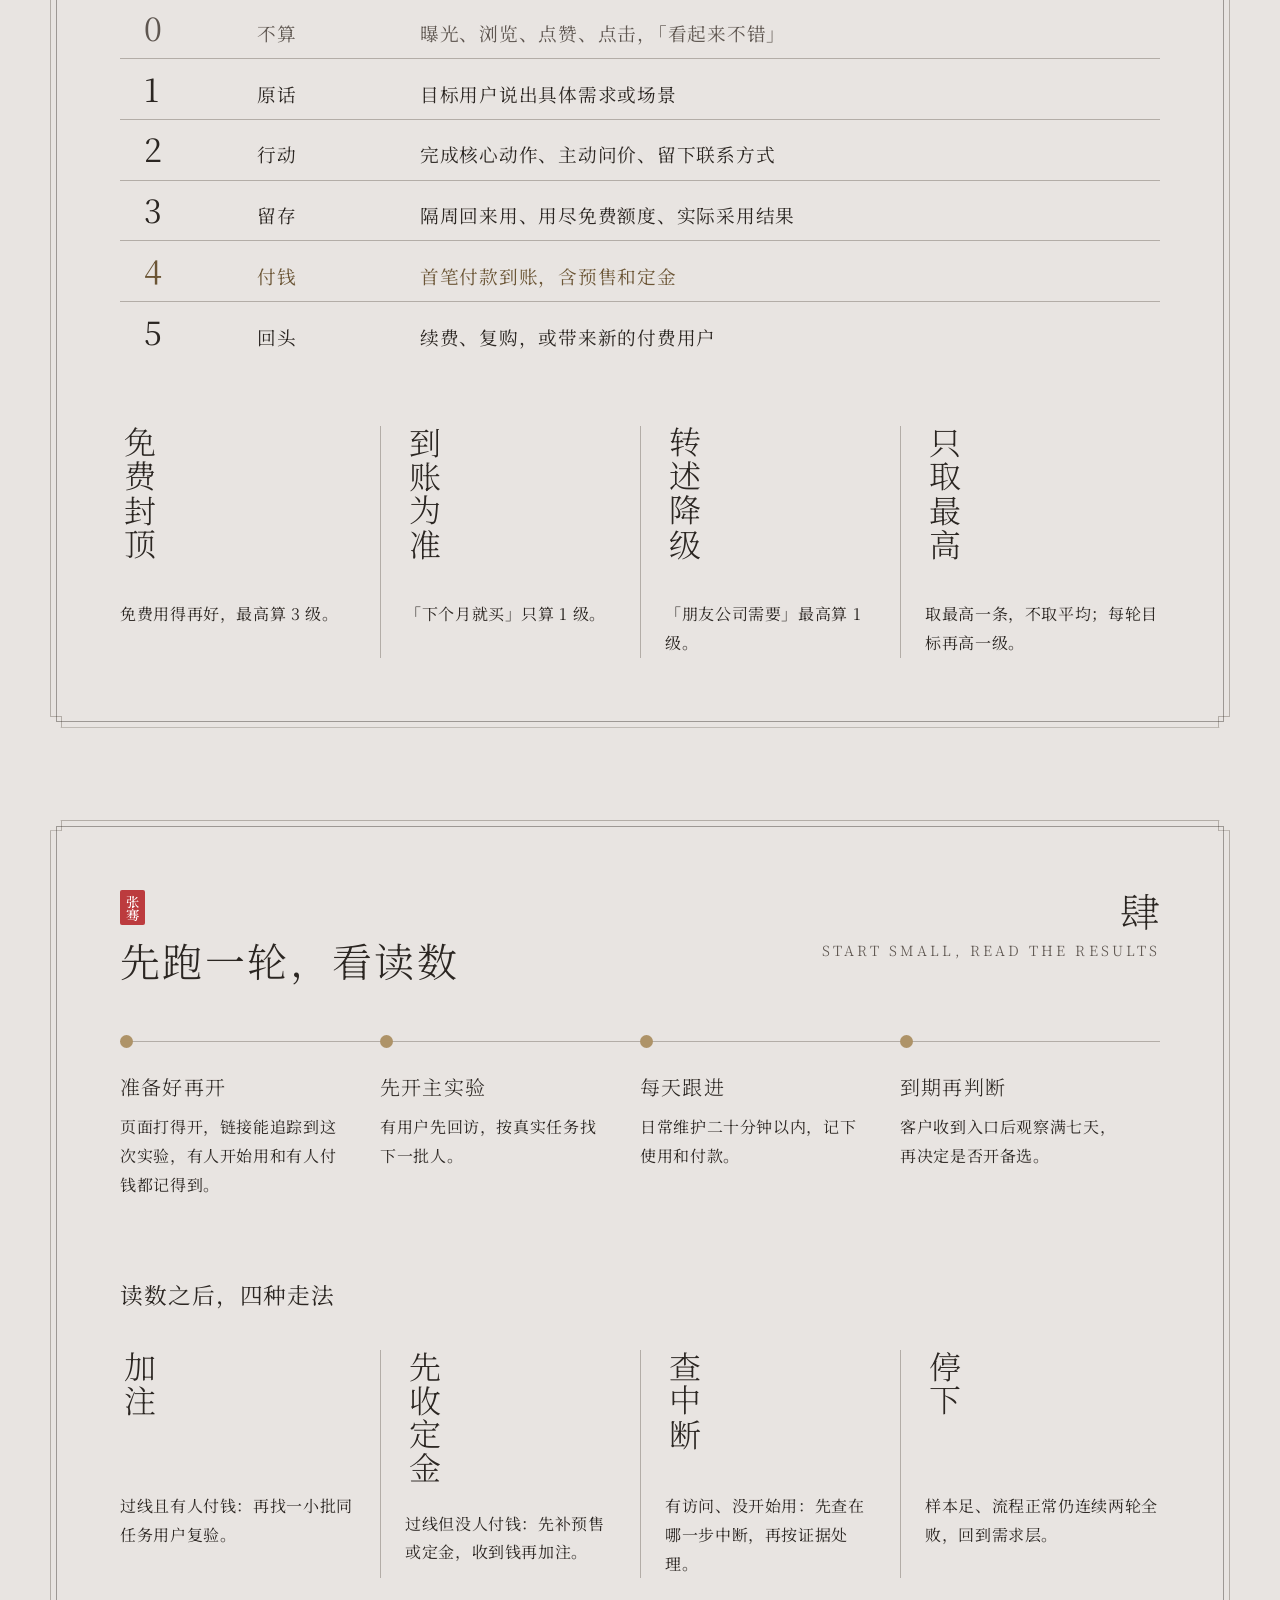
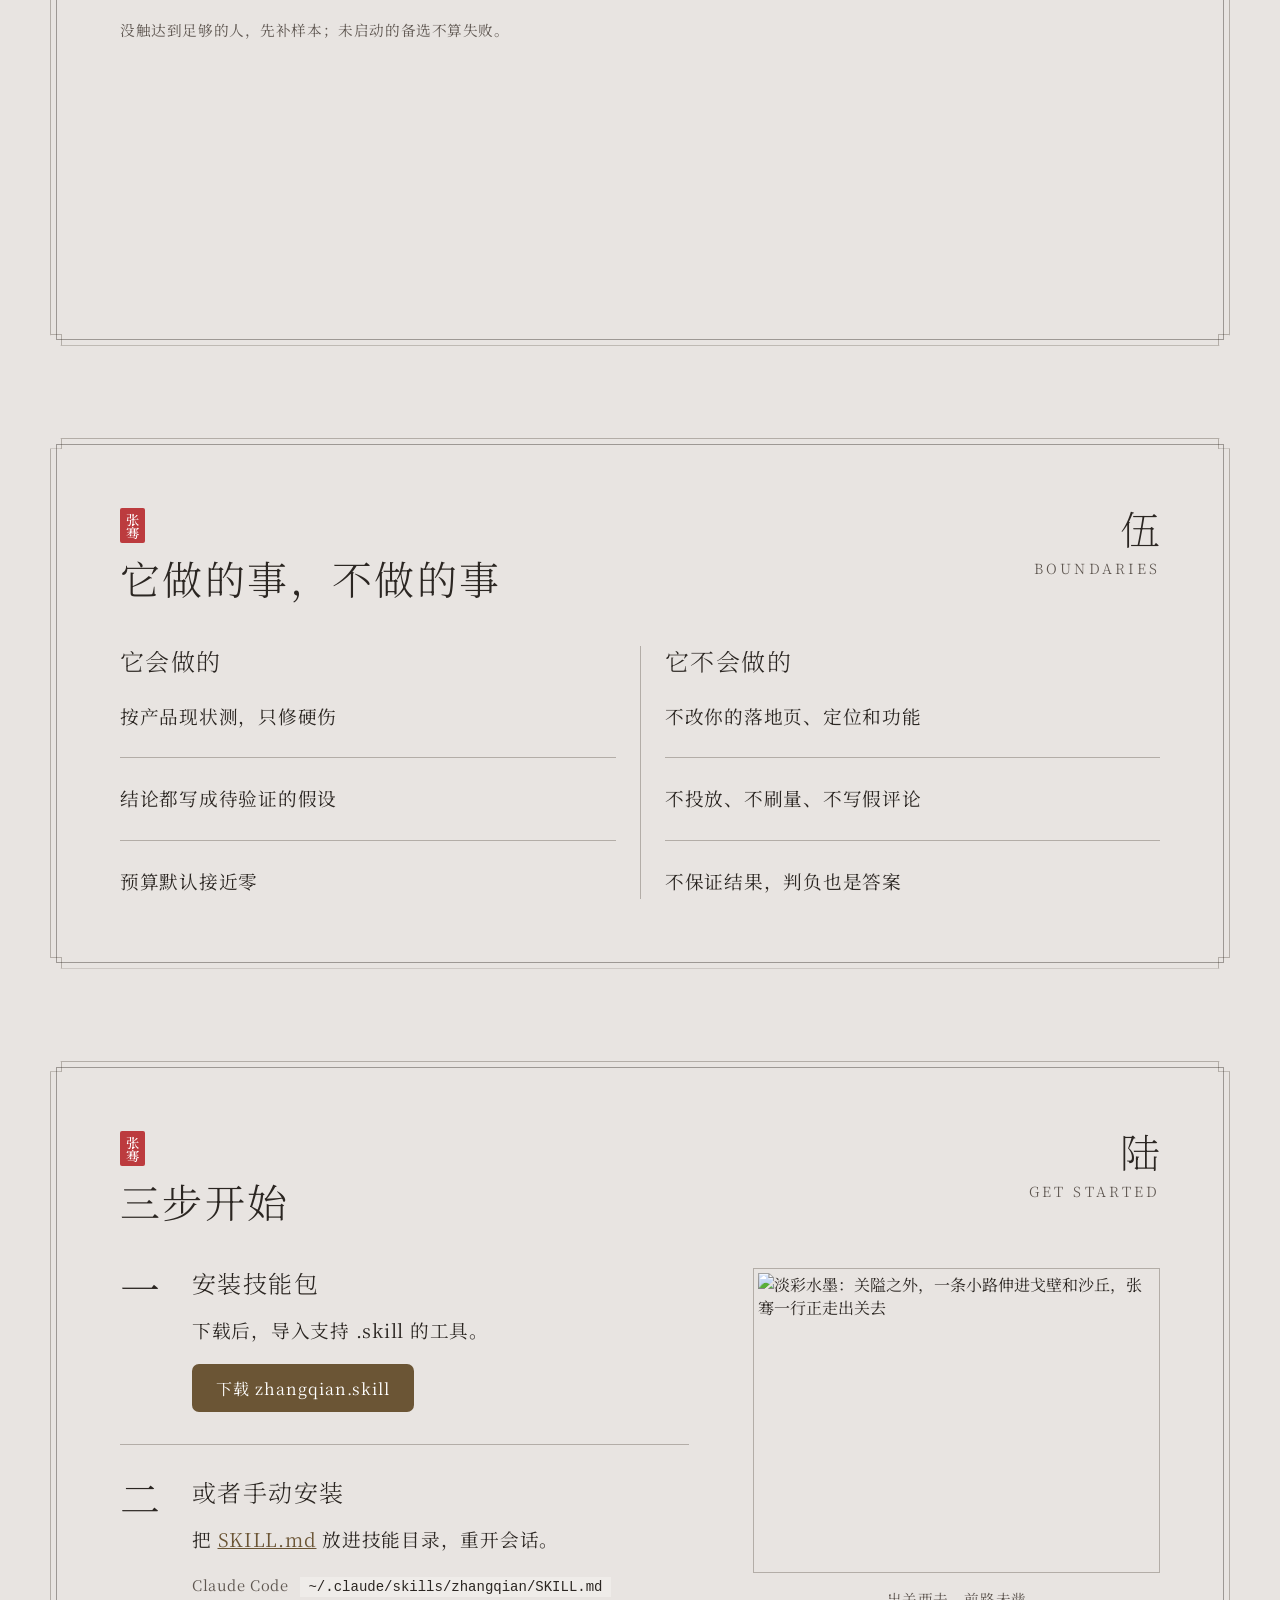
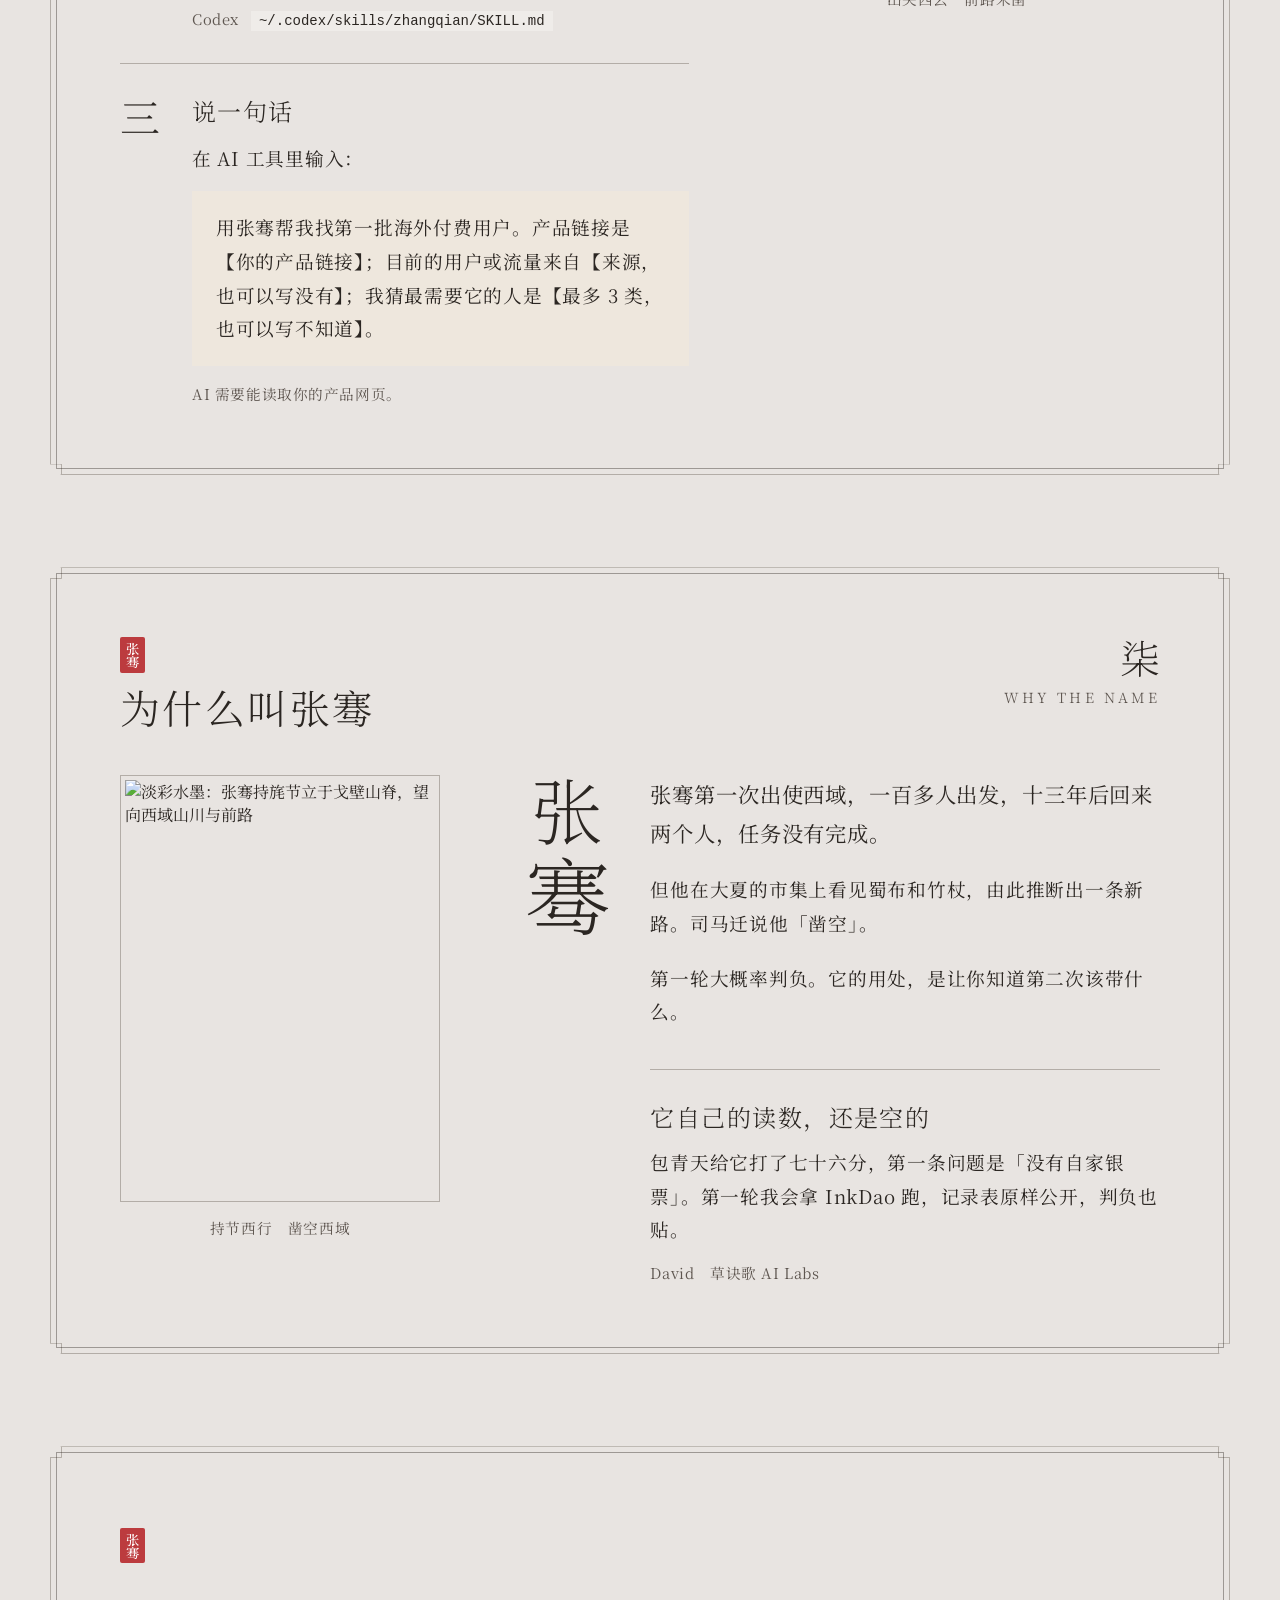
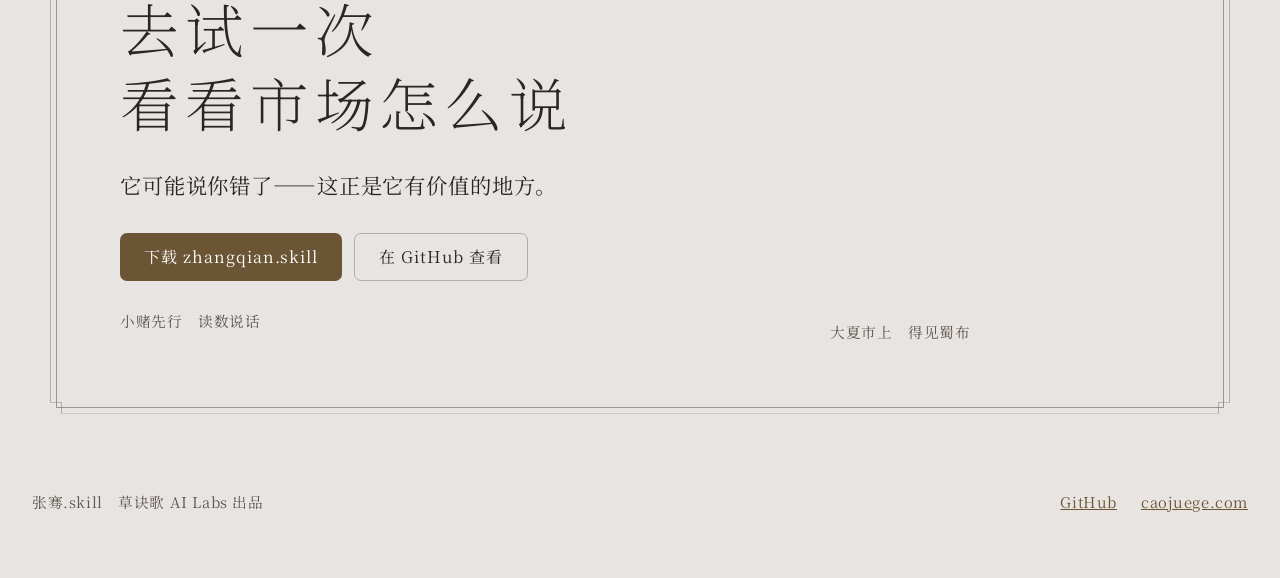
==== commit cd3216a2: "Make the offer the largest type on the first screen. The vertical name was still the first thing peo" ====
--- a/output/landing.html
+++ b/output/landing.html
@@ -420,29 +420,55 @@
 }
 
 /* landing.css */
-/* 首屏只做一件事：把原页横条里的句子和按钮抬进第一眼能读到的位置。 */
-
-#top .hero-left {
-  justify-content: flex-start;
-  gap: 12px;
+/* 首屏最大的字是产品那句话，不再是竖排品名。 */
+
+#top .hero-top {
+  align-items: center;
 }
 
 #top .hero-lead {
   display: flex;
   flex-direction: column;
   align-items: flex-start;
-  gap: 20px;
-  max-width: 34rem;
+  gap: 18px;
+  max-width: 38rem;
+}
+
+#top .hero-kicker {
+  display: flex;
+  align-items: center;
+  gap: 14px;
 }
 
 #top .hero-lead .display-md {
-  font-size: 48px;
-  line-height: 1.28;
+  font-size: 58px;
+  line-height: 1.25;
 }
 
 #top .hero-art {
-  max-width: 540px;
+  max-width: 520px;
+  justify-self: end;
   align-self: center;
+}
+
+#top .hero-stats {
+  margin-top: 40px;
+}
+
+.name-story {
+  display: grid;
+  grid-template-columns: auto minmax(0, 1fr);
+  gap: 28px;
+  align-items: start;
+}
+
+.name-mark {
+  font-size: 72px;
+  line-height: 1.15;
+}
+
+.name-mark .swell {
+  font-size: 1.18em;
 }
 
 #kit .kit-lead {
@@ -454,50 +480,31 @@
   margin-top: 28px;
 }
 
+@media (max-width: 1100px) {
+  #top .hero-top {
+    grid-template-columns: minmax(0, 1fr);
+  }
+
+  #top .hero-art {
+    max-width: 560px;
+    width: 100%;
+    justify-self: center;
+  }
+}
+
 @media (max-width: 860px) {
-  #top .hero-lead {
-    order: -1;
-  }
-
   #top .hero-lead .display-md {
     font-size: 34px;
     letter-spacing: 0.06em;
   }
-}
-
-/* 竖排长句原来高出品名一截，把按钮挤出第一屏。桌面把这两列收得和品名一样高。 */
-@media (max-width: 1100px) and (min-width: 861px) {
-  #top .hero-top {
+
+  .name-story {
     grid-template-columns: minmax(0, 1fr);
   }
 
-  #top .hero-lead {
-    order: -1;
-  }
-
-  #top .hero-art {
-    width: 100%;
-    max-width: 560px;
-    justify-self: end;
-  }
-}
-
-@media (min-width: 861px) {
-  #top.sm-block {
-    padding-top: 56px;
-  }
-
-  #top .hero-cluster > .sm-tate {
-    max-height: 344px;
-  }
-
-  /* 英文竖排换行后要从左读到右，避免后半句跑到前半句左边。 */
-  #top .hero-cluster > .eyebrow {
-    writing-mode: vertical-lr;
-  }
-
-  #top .hero-lead {
-    gap: 12px;
+  .name-mark {
+    writing-mode: horizontal-tb;
+    font-size: 56px;
   }
 }
 </style>
@@ -521,16 +528,12 @@
 
 <section class="sheet sm-block sm-frame" id="top" aria-label="张骞.skill">
 <div class="hero-top">
-<div class="hero-left">
-<div class="hero-cluster">
-<p class="eyebrow sm-latin sm-tate">Zhangqian · A skill for first paying users</p>
-<p class="heading-3 sm-tate">找到你的前十个海外付费用户</p>
-<div class="hero-name">
-<p class="display-xl sm-tate">张<span class="swell">骞</span></p>
+<div class="hero-lead">
+<div class="hero-kicker">
 <span class="sm-seal seal-label">张骞</span>
-</div>
-</div>
-<div class="hero-lead">
+<p class="heading-3">找到你的前十个海外付费用户</p>
+</div>
+<p class="eyebrow sm-latin">Zhangqian · A skill for first paying users</p>
 <h1 class="display-md">让市场告诉你<br>谁愿意为你付钱</h1>
 <p class="body-lg">先看一页行动单，知道今天找谁、发什么。先跑一个小实验，看谁真的用、谁愿意付钱。</p>
 <div class="cta-row">
@@ -539,8 +542,13 @@
 </div>
 <p class="caption sm-muted">给已经上线、还没找到第一批付费用户的独立开发者。已有用户，也能从他们开始测。</p>
 </div>
-</div>
-<img width="1448" height="1086" fetchpriority="high" decoding="async" class="sm-vignette hero-art" srcset="https://zhangqian.caojuege.com/assets/hero-480-e9946e4633.webp 480w, https://zhangqian.caojuege.com/assets/hero-960-de03d65d36.webp 960w, https://zhangqian.caojuege.com/assets/hero-1448-e4556adeb8.webp 1448w" sizes="(max-width: 860px) calc(100vw - 76px), 540px" src="https://zhangqian.caojuege.com/assets/hero-960-de03d65d36.webp" alt="淡彩：张骞持节走在前面，随从牵着马和骆驼跟在后面">
+<img width="1448" height="1086" fetchpriority="high" decoding="async" class="sm-vignette hero-art" srcset="https://zhangqian.caojuege.com/assets/hero-480-e9946e4633.webp 480w, https://zhangqian.caojuege.com/assets/hero-960-de03d65d36.webp 960w, https://zhangqian.caojuege.com/assets/hero-1448-e4556adeb8.webp 1448w" sizes="(max-width: 860px) calc(100vw - 76px), 520px" src="https://zhangqian.caojuege.com/assets/hero-960-de03d65d36.webp" alt="淡彩：张骞持节走在前面，随从牵着马和骆驼跟在后面">
+</div>
+<div class="stats sm-ledger hero-stats">
+<div class="stat"><p class="stat-figure"><span class="stat-num">3</span><span class="stat-unit">个输入</span></p><p class="caption sm-muted">产品链接、现有流量、你猜的人群</p></div>
+<div class="stat"><p class="stat-figure"><span class="stat-num">1</span><span class="stat-unit">个主实验</span></p><p class="caption sm-muted">另备一到两个，按需启动</p></div>
+<div class="stat"><p class="stat-figure"><span class="stat-num">7</span><span class="stat-unit">天</span></p><p class="caption sm-muted">完整观察，不提前判负</p></div>
+<div class="stat"><p class="stat-figure"><span class="stat-num">20</span><span class="stat-unit">分钟</span></p><p class="caption sm-muted">此后每天维护</p></div>
 </div>
 </section>
 
@@ -554,12 +562,6 @@
 <p class="body-lg">发帖、打榜、做搜索、找博主——这些建议都在替你回答「谁会买」，而那群人从没被问过。</p>
 </div>
 <p class="heading-2 statement">张骞不写营销方案，只把「谁会买」变成一个两周内能被证伪的问题。</p>
-</div>
-<div class="stats sm-ledger">
-<div class="stat"><p class="stat-figure"><span class="stat-num">3</span><span class="stat-unit">个输入</span></p><p class="caption sm-muted">产品链接、现有流量、你猜的人群</p></div>
-<div class="stat"><p class="stat-figure"><span class="stat-num">1</span><span class="stat-unit">个主实验</span></p><p class="caption sm-muted">另备一到两个，按需启动</p></div>
-<div class="stat"><p class="stat-figure"><span class="stat-num">7</span><span class="stat-unit">天</span></p><p class="caption sm-muted">完整观察，不提前判负</p></div>
-<div class="stat"><p class="stat-figure"><span class="stat-num">20</span><span class="stat-unit">分钟</span></p><p class="caption sm-muted">此后每天维护</p></div>
 </div>
 </section>
 
@@ -691,6 +693,8 @@
 </div>
 <div class="why">
 <div class="strip-wrap"><figure class="sm-plate"><img loading="lazy" decoding="async" class="sm-plate__img strip" srcset="https://zhangqian.caojuege.com/assets/envoy-320-4ebae705f8.webp 320w, https://zhangqian.caojuege.com/assets/envoy-640-c892847966.webp 640w, https://zhangqian.caojuege.com/assets/envoy-960-9922ab29b0.webp 960w" sizes="(max-width: 860px) 300px, 320px" src="https://zhangqian.caojuege.com/assets/envoy-960-9922ab29b0.webp" alt="淡彩水墨：张骞持旄节立于戈壁山脊，望向西域山川与前路"><figcaption class="caption">持节西行　凿空西域</figcaption></figure></div>
+<div class="name-story">
+<p class="display-lg sm-tate name-mark" aria-hidden="true">张<span class="swell">骞</span></p>
 <div>
 <div class="prose">
 <p class="body-lg">张骞第一次出使西域，一百多人出发，十三年后回来两个人，任务没有完成。</p>
@@ -701,6 +705,7 @@
 <h3 class="heading-3">它自己的读数，还是空的</h3>
 <p class="body">包青天给它打了七十六分，第一条问题是「没有自家银票」。第一轮我会拿 InkDao 跑，记录表原样公开，判负也贴。</p>
 <p class="caption sm-muted">David　草诀歌 AI Labs</p>
+</div>
 </div>
 </div>
 </div>
